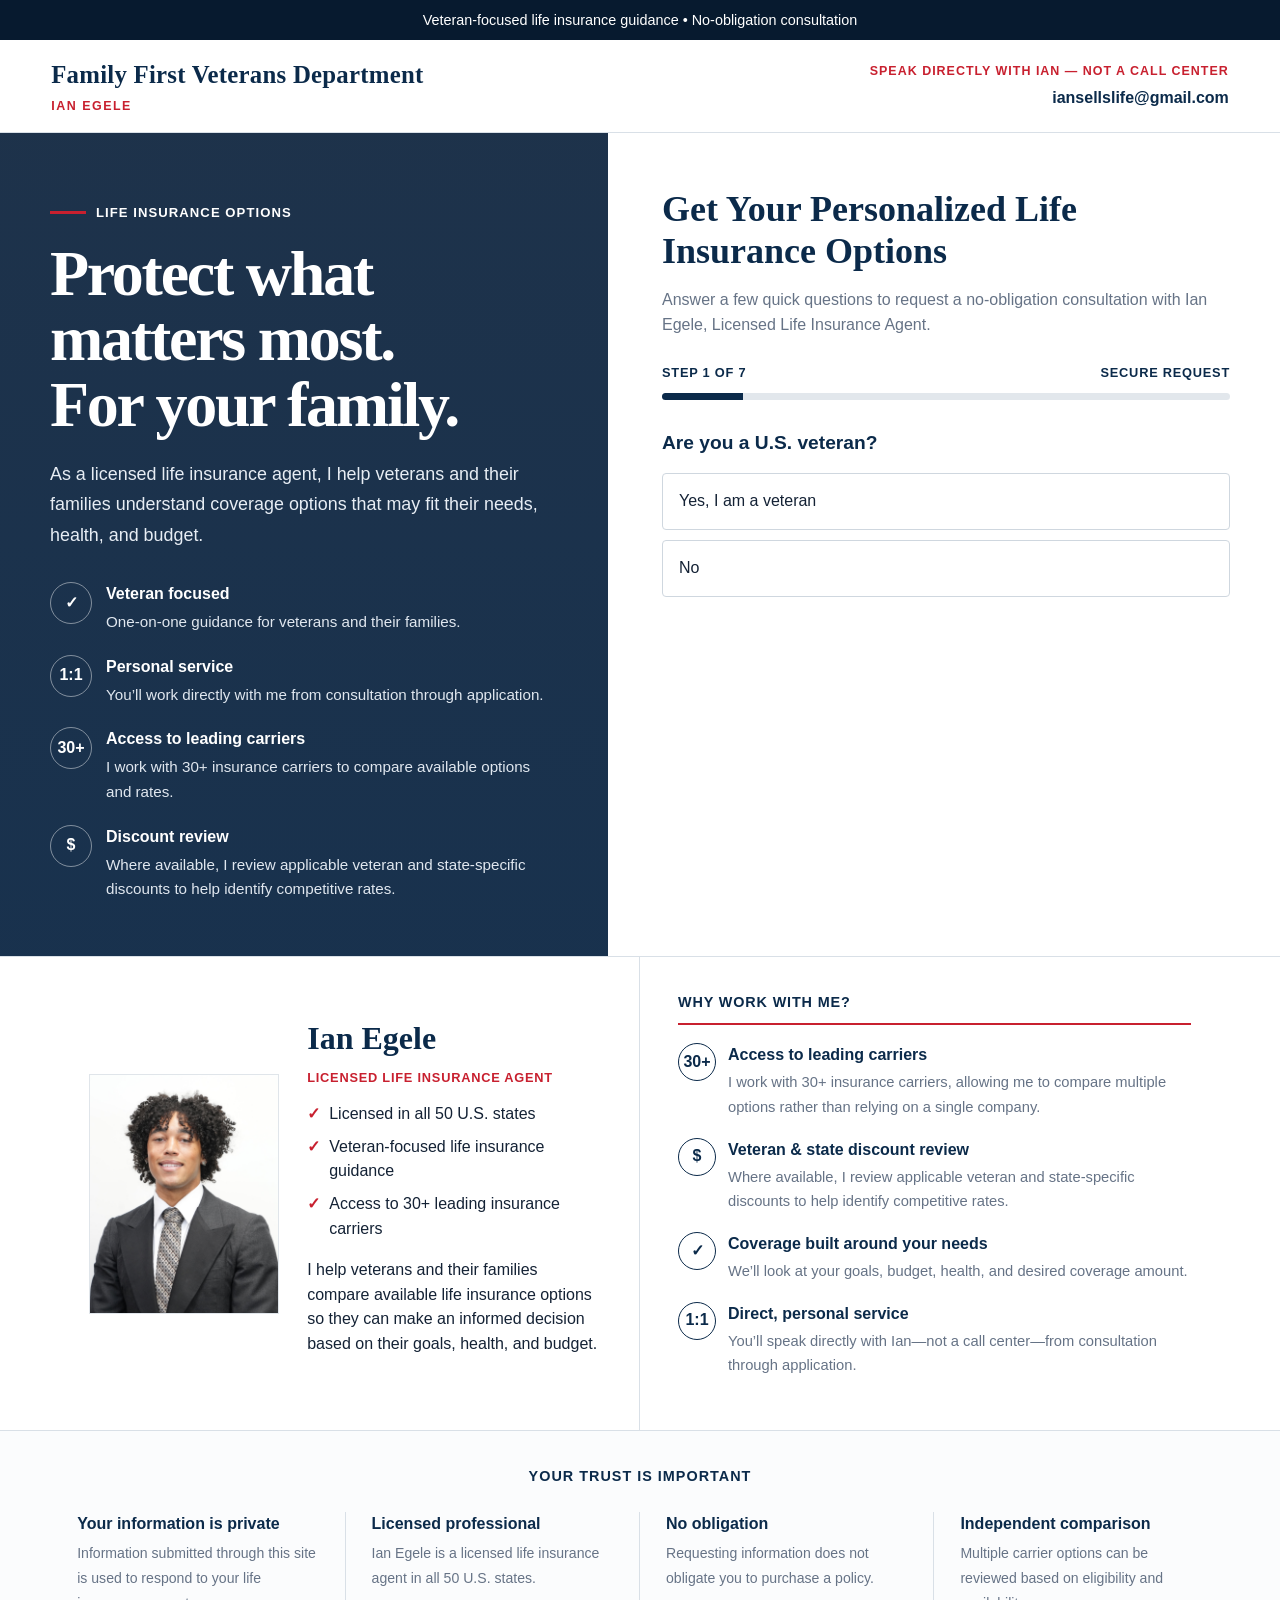
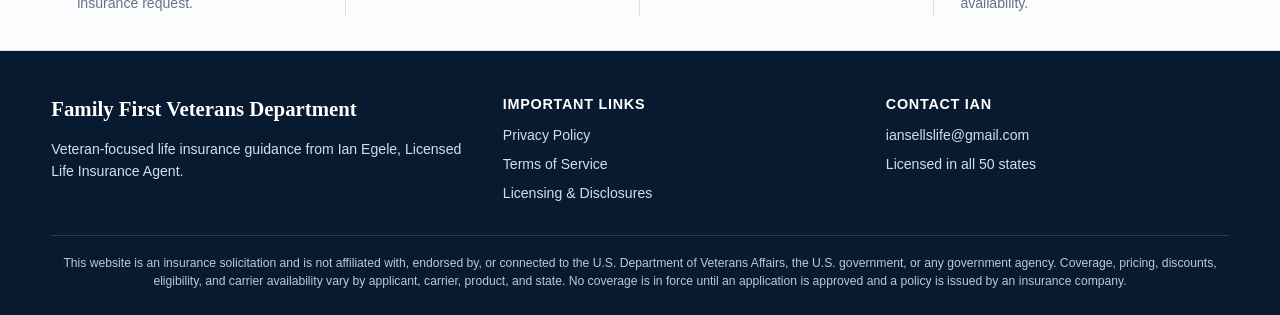
==== index.html @ 588715e5 "Add files via upload" ====
<!doctype html>
<html lang="en">
<head>
<meta charset="utf-8">
<meta name="viewport" content="width=device-width,initial-scale=1">
<title>Life Insurance for Veterans | Ian Egele</title>
<meta name="description" content="Veteran-focused life insurance guidance from Ian Egele, a licensed life insurance agent in all 50 states.">
<link rel="stylesheet" href="/styles.css">
</head>
<body>
<div class="topbar">Veteran-focused life insurance guidance • No-obligation consultation</div>
<header>
  <div class="container header-inner">
    <div class="brand">
      <div class="brand-main">Family First Veterans Department</div>
      <div class="brand-sub">Ian Egele</div>
    </div>
    <div class="header-contact">
      <div class="eyeline">Speak directly with Ian — not a call center</div>
      <a href="mailto:iansellslife@gmail.com">iansellslife@gmail.com</a>
    </div>
  </div>
</header>

<main>
<section class="hero">
  <div class="hero-left">
    <div class="kicker">Life Insurance Options</div>
    <h1>Protect what matters most.<br><em>For your family.</em></h1>
    <p class="lead">As a licensed life insurance agent, I help veterans and their families understand coverage options that may fit their needs, health, and budget.</p>
    <div class="benefits">
      <div class="benefit"><div class="icon">✓</div><div><b>Veteran focused</b><span>One-on-one guidance for veterans and their families.</span></div></div>
      <div class="benefit"><div class="icon">1:1</div><div><b>Personal service</b><span>You’ll work directly with me from consultation through application.</span></div></div>
      <div class="benefit"><div class="icon">30+</div><div><b>Access to leading carriers</b><span>I work with 30+ insurance carriers to compare available options and rates.</span></div></div>
      <div class="benefit"><div class="icon">$</div><div><b>Discount review</b><span>Where available, I review applicable veteran and state-specific discounts to help identify competitive rates.</span></div></div>
    </div>
  </div>

  <div class="hero-right" id="quote">
    <div class="form-shell">
      <h2>Get Your Personalized Life Insurance Options</h2>
      <p class="intro">Answer a few quick questions to request a no-obligation consultation with Ian Egele, Licensed Life Insurance Agent.</p>

      <form name="veteran-life-insurance-lead" method="POST" data-netlify="true" netlify-honeypot="bot-field" id="leadForm">
        <input type="hidden" name="form-name" value="veteran-life-insurance-lead">
        <p style="display:none"><label>Don’t fill this out: <input name="bot-field"></label></p>
        <input type="hidden" name="utm_source" id="utm_source"><input type="hidden" name="utm_medium" id="utm_medium">
        <input type="hidden" name="utm_campaign" id="utm_campaign"><input type="hidden" name="utm_content" id="utm_content">
        <input type="hidden" name="utm_term" id="utm_term"><input type="hidden" name="gclid" id="gclid">
        <input type="hidden" name="fbclid" id="fbclid"><input type="hidden" name="landing_page" id="landing_page">

        <div id="formFlow">
          <div class="progress-meta"><span id="progressText">Step 1 of 7</span><span>Secure Request</span></div>
          <div class="progress-track"><div class="progress-bar" id="progressBar"></div></div>

          <div class="step active" data-step="1">
            <h3>Are you a U.S. veteran?</h3>
            <div class="choices" data-name="veteran_status">
              <button class="choice" type="button" data-value="Yes">Yes, I am a veteran</button>
              <button class="choice" type="button" data-value="No">No</button>
            </div>
            <input type="hidden" name="veteran_status">
          </div>

          <div class="step" data-step="2">
            <h3>What is your date of birth?</h3>
            <label for="date_of_birth">Date of birth</label>
            <input id="date_of_birth" name="date_of_birth" type="date" autocomplete="bday" required>
            <div id="dobError" style="display:none;color:#a12626;font-size:.82rem;margin-top:7px">Please enter a valid date of birth for an adult age 18 or older.</div>
            <div class="actions"><button type="button" class="btn btn-secondary back">Back</button><button type="button" class="btn btn-primary next">Continue</button></div>
          </div>

          <div class="step" data-step="3">
            <h3>What are you mainly looking to protect?</h3>
            <div class="choices" data-name="coverage_goal">
              <button class="choice" type="button" data-value="Final expenses">Final expenses</button>
              <button class="choice" type="button" data-value="Family">Family</button>
              <button class="choice" type="button" data-value="Mortgage">Mortgage</button>
              <button class="choice" type="button" data-value="Income replacement">Income replacement</button>
              <button class="choice" type="button" data-value="Leave a legacy">Leave a legacy</button>
              <button class="choice" type="button" data-value="Not sure">Not sure</button>
            </div>
            <input type="hidden" name="coverage_goal">
            <div class="actions"><button type="button" class="btn btn-secondary back">Back</button></div>
          </div>

          <div class="step" data-step="4">
            <h3>How much coverage are you considering?</h3>
            <div class="choices" data-name="coverage_amount">
              <button class="choice" type="button" data-value="$5,000–$10,000">$5,000–$10,000</button>
              <button class="choice" type="button" data-value="$10,000–$25,000">$10,000–$25,000</button>
              <button class="choice" type="button" data-value="$25,000–$50,000">$25,000–$50,000</button>
              <button class="choice" type="button" data-value="$50,000–$100,000">$50,000–$100,000</button>
              <button class="choice" type="button" data-value="$100,000+">$100,000+</button>
              <button class="choice" type="button" data-value="Not sure">Not sure</button>
            </div>
            <input type="hidden" name="coverage_amount">
            <div class="actions"><button type="button" class="btn btn-secondary back">Back</button></div>
          </div>

          <div class="step" data-step="5">
            <h3>How would you describe your overall health?</h3>
            <div class="choices" data-name="health">
              <button class="choice" type="button" data-value="Excellent">Excellent</button>
              <button class="choice" type="button" data-value="Good">Good</button>
              <button class="choice" type="button" data-value="Fair">Fair</button>
              <button class="choice" type="button" data-value="Some health concerns">Some health concerns</button>
            </div>
            <input type="hidden" name="health">
            <div class="actions"><button type="button" class="btn btn-secondary back">Back</button></div>
          </div>

          <div class="step" data-step="6">
            <h3>Do you currently have life insurance?</h3>
            <div class="choices" data-name="current_insurance">
              <button class="choice" type="button" data-value="Yes">Yes</button>
              <button class="choice" type="button" data-value="No">No</button>
              <button class="choice" type="button" data-value="Not sure">Not sure</button>
            </div>
            <input type="hidden" name="current_insurance">
            <div class="actions"><button type="button" class="btn btn-secondary back">Back</button></div>
          </div>

          <div class="step" data-step="7">
            <h3>Where should Ian contact you?</h3>
            <div class="grid2">
              <div><label for="first_name">First name</label><input id="first_name" name="first_name" autocomplete="given-name" required></div>
              <div><label for="last_name">Last name</label><input id="last_name" name="last_name" autocomplete="family-name" required></div>
            </div>
            <label for="phone">Phone number</label><input id="phone" name="phone" type="tel" autocomplete="tel" required>
            <label for="email">Email address</label><input id="email" name="email" type="email" autocomplete="email" required>
            <label for="state">State</label>
            <select id="state" name="state" required>
              <option value="">Select your state</option>
              <option>Alabama</option><option>Alaska</option><option>Arizona</option><option>Arkansas</option><option>California</option><option>Colorado</option><option>Connecticut</option><option>Delaware</option><option>Florida</option><option>Georgia</option><option>Hawaii</option><option>Idaho</option><option>Illinois</option><option>Indiana</option><option>Iowa</option><option>Kansas</option><option>Kentucky</option><option>Louisiana</option><option>Maine</option><option>Maryland</option><option>Massachusetts</option><option>Michigan</option><option>Minnesota</option><option>Mississippi</option><option>Missouri</option><option>Montana</option><option>Nebraska</option><option>Nevada</option><option>New Hampshire</option><option>New Jersey</option><option>New Mexico</option><option>New York</option><option>North Carolina</option><option>North Dakota</option><option>Ohio</option><option>Oklahoma</option><option>Oregon</option><option>Pennsylvania</option><option>Rhode Island</option><option>South Carolina</option><option>South Dakota</option><option>Tennessee</option><option>Texas</option><option>Utah</option><option>Vermont</option><option>Virginia</option><option>Washington</option><option>West Virginia</option><option>Wisconsin</option><option>Wyoming</option><option>District of Columbia</option>
            </select>
            <p class="consent">By clicking “Request a Call From Ian,” you agree that Ian Egele and the insurance agencies or carriers involved in servicing your request may contact you at the phone number and email address provided regarding life insurance products and your request, including by call or text message. Consent is not a condition of purchase. Message and data rates may apply. Reply STOP to opt out of texts.</p>
            <div class="actions"><button type="button" class="btn btn-secondary back">Back</button><button type="submit" class="btn btn-primary">Request a Call From Ian</button></div>
            <div class="security-note"><span>🔒</span><span><b>Your information is private.</b> It is used to respond to your insurance request and is not displayed publicly.</span></div>
          </div>
        </div>

        <div class="thankyou" id="thankYou">
          <div class="check">✓</div>
          <h3>Your request has been received.</h3>
          <p>Ian Egele will follow up using the contact information you provided to discuss your life insurance needs and available options.</p>
        </div>
      </form>
    </div>
  </div>
</section>

<section class="profile-section">
  <div class="container profile-grid">
    <div class="profile-card">
      <img src="/assets/ian-egele-headshot.jpg" alt="Ian Egele, Licensed Life Insurance Agent">
      <div>
        <h2>Ian Egele</h2>
        <div class="license-title">Licensed Life Insurance Agent</div>
        <ul class="checks">
          <li>Licensed in all 50 U.S. states</li>
          <li>Veteran-focused life insurance guidance</li>
          <li>Access to 30+ leading insurance carriers</li>
        </ul>
        <p>I help veterans and their families compare available life insurance options so they can make an informed decision based on their goals, health, and budget.</p>
      </div>
    </div>

    <div class="why">
      <h3>Why work with me?</h3>
      <div class="why-item"><div class="why-icon">30+</div><div><b>Access to leading carriers</b><span>I work with 30+ insurance carriers, allowing me to compare multiple options rather than relying on a single company.</span></div></div>
      <div class="why-item"><div class="why-icon">$</div><div><b>Veteran & state discount review</b><span>Where available, I review applicable veteran and state-specific discounts to help identify competitive rates.</span></div></div>
      <div class="why-item"><div class="why-icon">✓</div><div><b>Coverage built around your needs</b><span>We’ll look at your goals, budget, health, and desired coverage amount.</span></div></div>
      <div class="why-item"><div class="why-icon">1:1</div><div><b>Direct, personal service</b><span>You’ll speak directly with Ian—not a call center—from consultation through application.</span></div></div>
    </div>
  </div>
</section>

<section class="trust-section">
  <div class="container">
    <div class="trust-title">Your trust is important</div>
    <div class="trust-grid">
      <div class="trust-item"><b>Your information is private</b><span>Information submitted through this site is used to respond to your life insurance request.</span></div>
      <div class="trust-item"><b>Licensed professional</b><span>Ian Egele is a licensed life insurance agent in all 50 U.S. states.</span></div>
      <div class="trust-item"><b>No obligation</b><span>Requesting information does not obligate you to purchase a policy.</span></div>
      <div class="trust-item"><b>Independent comparison</b><span>Multiple carrier options can be reviewed based on eligibility and availability.</span></div>
    </div>
  </div>
</section>
</main>

<footer>
  <div class="container">
    <div class="footer-grid">
      <div>
        <div class="brand-main" style="color:#fff;font-family:Georgia,serif;font-size:1.3rem;font-weight:700">Family First Veterans Department</div>
        <p>Veteran-focused life insurance guidance from Ian Egele, Licensed Life Insurance Agent.</p>
      </div>
      <div>
        <h4>Important Links</h4>
        <div class="footer-links">
          <a href="/privacy.html">Privacy Policy</a>
          <a href="/terms.html">Terms of Service</a>
          <a href="/licensing.html">Licensing & Disclosures</a>
        </div>
      </div>
      <div>
        <h4>Contact Ian</h4>
        <div class="footer-links">
          <a href="mailto:iansellslife@gmail.com">iansellslife@gmail.com</a>
          <span style="color:#d5dee8;font-size:.88rem">Licensed in all 50 states</span>
        </div>
      </div>
    </div>
    <div class="footer-bottom">
      This website is an insurance solicitation and is not affiliated with, endorsed by, or connected to the U.S. Department of Veterans Affairs, the U.S. government, or any government agency. Coverage, pricing, discounts, eligibility, and carrier availability vary by applicant, carrier, product, and state. No coverage is in force until an application is approved and a policy is issued by an insurance company.
    </div>
  </div>
</footer>
<script src="/script.js"></script>
</body>
</html>
---- styles.css ----
:root{
  --navy:#0b2a4a;
  --navy-deep:#071a2f;
  --red:#c8202f;
  --red-dark:#9f1723;
  --text:#142235;
  --muted:#667386;
  --line:#d9e0e7;
  --bg:#f6f8fa;
  --white:#fff;
  --success:#1c6b45;
}
*{box-sizing:border-box}
html{scroll-behavior:smooth}
body{
  margin:0;
  font-family:Arial, Helvetica, sans-serif;
  color:var(--text);
  background:#fff;
  line-height:1.55;
}
a{color:inherit}
img{max-width:100%;display:block}
.container{width:min(1180px,92%);margin:auto}
.topbar{
  background:var(--navy-deep);
  color:#fff;
  text-align:center;
  padding:9px 16px;
  font-size:.9rem;
}
header{
  background:#fff;
  border-bottom:1px solid var(--line);
}
.header-inner{
  min-height:92px;
  display:flex;
  align-items:center;
  justify-content:space-between;
  gap:24px;
}
.brand .brand-main{
  font-family:Georgia, "Times New Roman", serif;
  font-size:1.55rem;
  color:var(--navy);
  font-weight:700;
  letter-spacing:.01em;
}
.brand .brand-sub{
  font-size:.78rem;
  font-weight:800;
  color:var(--red);
  letter-spacing:.12em;
  text-transform:uppercase;
  margin-top:2px;
}
.header-contact{text-align:right}
.header-contact .eyeline{
  color:var(--red);
  font-size:.78rem;
  font-weight:800;
  text-transform:uppercase;
  letter-spacing:.08em;
  margin-bottom:4px;
}
.header-contact a{
  font-weight:700;
  color:var(--navy);
  text-decoration:none;
}
.hero{
  display:grid;
  grid-template-columns:.95fr 1.05fr;
  min-height:650px;
}
.hero-left{
  background:
    linear-gradient(rgba(5,28,55,.90),rgba(7,34,64,.93)),
    radial-gradient(circle at 80% 20%,rgba(255,255,255,.10),transparent 33%);
  color:#fff;
  padding:64px max(36px,calc((100vw - 1180px)/2)) 54px;
  padding-right:58px;
}
.kicker{
  display:inline-flex;
  align-items:center;
  gap:10px;
  font-size:.82rem;
  letter-spacing:.08em;
  text-transform:uppercase;
  font-weight:800;
}
.kicker:before{
  content:"";
  width:36px;height:3px;background:var(--red);display:block;
}
.hero-left h1{
  font-family:Georgia, "Times New Roman", serif;
  font-size:clamp(2.7rem,5vw,4.8rem);
  line-height:1.02;
  letter-spacing:-.035em;
  margin:18px 0 22px;
}
.hero-left h1 em{color:#fff;font-style:normal}
.hero-left .lead{
  font-size:1.12rem;
  line-height:1.7;
  color:#e7edf4;
  max-width:610px;
}
.benefits{
  margin-top:32px;
  display:grid;
  gap:20px;
}
.benefit{
  display:grid;
  grid-template-columns:42px 1fr;
  gap:14px;
  align-items:flex-start;
}
.icon{
  width:42px;height:42px;border:1px solid rgba(255,255,255,.45);
  border-radius:50%;display:grid;place-items:center;font-weight:900
}
.benefit b{display:block;margin-bottom:3px}
.benefit span{color:#e0e7ef;font-size:.95rem}
.hero-right{
  background:#fff;
  padding:56px max(36px,calc((100vw - 1180px)/2)) 54px;
  padding-left:54px;
}
.form-shell{max-width:610px}
.form-shell h2{
  font-family:Georgia, "Times New Roman", serif;
  font-size:2.25rem;
  line-height:1.15;
  color:var(--navy);
  margin:0 0 10px;
}
.form-shell .intro{color:var(--muted);margin-bottom:25px}
.progress-meta{
  display:flex;justify-content:space-between;gap:12px;
  color:var(--navy);font-size:.8rem;font-weight:800;text-transform:uppercase;letter-spacing:.06em;
}
.progress-track{height:7px;background:#e2e7ec;border-radius:10px;margin:10px 0 28px;overflow:hidden}
.progress-bar{height:100%;width:14.28%;background:var(--navy);transition:.25s}
.step{display:none}
.step.active{display:block}
.step h3{
  font-size:1.2rem;
  color:var(--navy);
  margin:0 0 16px;
}
.choices{display:grid;gap:10px}
.choice{
  display:block;width:100%;
  text-align:left;
  border:1px solid #cfd7df;
  background:#fff;
  padding:15px 16px;
  font:inherit;
  color:var(--text);
  cursor:pointer;
  border-radius:4px;
}
.choice:hover,.choice.selected{border-color:var(--navy);background:#f7f9fb}
label{display:block;font-weight:800;color:var(--navy);font-size:.88rem;margin:12px 0 6px}
input,select{
  width:100%;padding:14px 14px;border:1px solid #cfd7df;border-radius:4px;
  font:inherit;background:#fff
}
input:focus,select:focus{outline:2px solid #b8cbe0;outline-offset:1px}
.grid2{display:grid;grid-template-columns:1fr 1fr;gap:12px}
.actions{display:flex;gap:10px;margin-top:20px}
.btn{
  border:0;padding:14px 18px;font-weight:800;font:inherit;cursor:pointer;border-radius:3px
}
.btn-primary{background:var(--red);color:#fff;flex:1}
.btn-primary:hover{background:var(--red-dark)}
.btn-secondary{background:#edf1f4;color:var(--navy)}
.security-note{
  margin-top:14px;font-size:.82rem;color:#667386;
  display:flex;gap:8px;align-items:flex-start
}
.security-note b{color:var(--navy)}
.consent{
  margin-top:16px;
  font-size:.74rem;
  color:#6d7886;
  line-height:1.55;
}
.profile-section{
  border-top:1px solid var(--line);
  border-bottom:1px solid var(--line);
  background:#fff;
}
.profile-grid{
  display:grid;
  grid-template-columns:1fr 1fr;
}
.profile-card{
  padding:34px 38px;
  display:grid;
  grid-template-columns:190px 1fr;
  gap:28px;
  align-items:center;
  border-right:1px solid var(--line);
}
.profile-card img{
  width:190px;height:240px;object-fit:cover;object-position:center top;
  border:1px solid #e0e5ea;
}
.profile-card h2{
  font-family:Georgia, "Times New Roman", serif;
  color:var(--navy);margin:0 0 4px;font-size:2rem
}
.license-title{
  color:var(--red);font-weight:900;text-transform:uppercase;font-size:.8rem;letter-spacing:.06em
}
.checks{margin:14px 0 0;padding:0;list-style:none}
.checks li{margin:8px 0;padding-left:22px;position:relative}
.checks li:before{content:"✓";position:absolute;left:0;color:var(--red);font-weight:900}
.why{
  padding:34px 38px;
}
.why h3{
  color:var(--navy);text-transform:uppercase;letter-spacing:.06em;font-size:.9rem;
  border-bottom:2px solid var(--red);padding-bottom:10px;margin:0 0 18px
}
.why-item{display:grid;grid-template-columns:38px 1fr;gap:12px;margin:18px 0}
.why-item .why-icon{
  width:38px;height:38px;border:1px solid var(--navy);border-radius:50%;display:grid;place-items:center;font-weight:900;color:var(--navy)
}
.why-item b{display:block;color:var(--navy);margin-bottom:2px}
.why-item span{color:var(--muted);font-size:.92rem}
.trust-section{padding:34px 0;background:#fbfcfd;border-bottom:1px solid var(--line)}
.trust-title{text-align:center;color:var(--navy);font-weight:900;letter-spacing:.07em;text-transform:uppercase;font-size:.9rem}
.trust-grid{display:grid;grid-template-columns:repeat(4,1fr);margin-top:24px}
.trust-item{padding:0 26px;border-right:1px solid var(--line)}
.trust-item:last-child{border-right:0}
.trust-item b{display:block;color:var(--navy);margin-bottom:5px}
.trust-item span{color:var(--muted);font-size:.88rem}
footer{
  background:var(--navy-deep);color:#fff;padding:42px 0 24px
}
.footer-grid{display:grid;grid-template-columns:1.2fr 1fr 1fr;gap:40px}
footer h4{margin:0 0 10px;font-size:.9rem;text-transform:uppercase;letter-spacing:.05em}
footer p,footer a{color:#d5dee8;font-size:.88rem}
.footer-links{display:grid;gap:7px}
.footer-links a{text-decoration:none}
.footer-bottom{
  border-top:1px solid rgba(255,255,255,.15);
  margin-top:30px;padding-top:18px;
  color:#bdc9d5;font-size:.76rem;text-align:center
}
.legal{
  padding:54px 0 70px;
}
.legal h1{
  font-family:Georgia, "Times New Roman", serif;color:var(--navy);font-size:2.5rem;margin-bottom:8px
}
.legal .updated{color:var(--muted);font-size:.9rem;margin-bottom:28px}
.legal h2{color:var(--navy);font-size:1.18rem;margin-top:28px}
.legal p,.legal li{color:#4e5b69}
.legal ul{padding-left:20px}
.legal a{color:var(--navy)}
.thankyou{display:none;text-align:center;padding:35px 10px}
.thankyou .check{
  width:58px;height:58px;border-radius:50%;background:#eaf5ef;color:var(--success);
  display:grid;place-items:center;margin:0 auto 16px;font-size:1.8rem;font-weight:900
}
@media(max-width:950px){
  .hero,.profile-grid{grid-template-columns:1fr}
  .hero-left,.hero-right{padding:48px 5%}
  .profile-card{border-right:0;border-bottom:1px solid var(--line)}
  .trust-grid{grid-template-columns:1fr 1fr;gap:24px}
  .trust-item{border-right:0}
}
@media(max-width:650px){
  .header-inner{min-height:auto;padding:18px 0;align-items:flex-start}
  .header-contact{font-size:.82rem}
  .brand .brand-main{font-size:1.15rem}
  .brand .brand-sub{font-size:.68rem}
  .hero-left h1{font-size:2.6rem}
  .profile-card{grid-template-columns:1fr;padding:28px 5%}
  .profile-card img{width:150px;height:190px}
  .why{padding:28px 5%}
  .trust-grid{grid-template-columns:1fr}
  .trust-item{padding:10px 0}
  .footer-grid{grid-template-columns:1fr}
  .grid2{grid-template-columns:1fr}
}
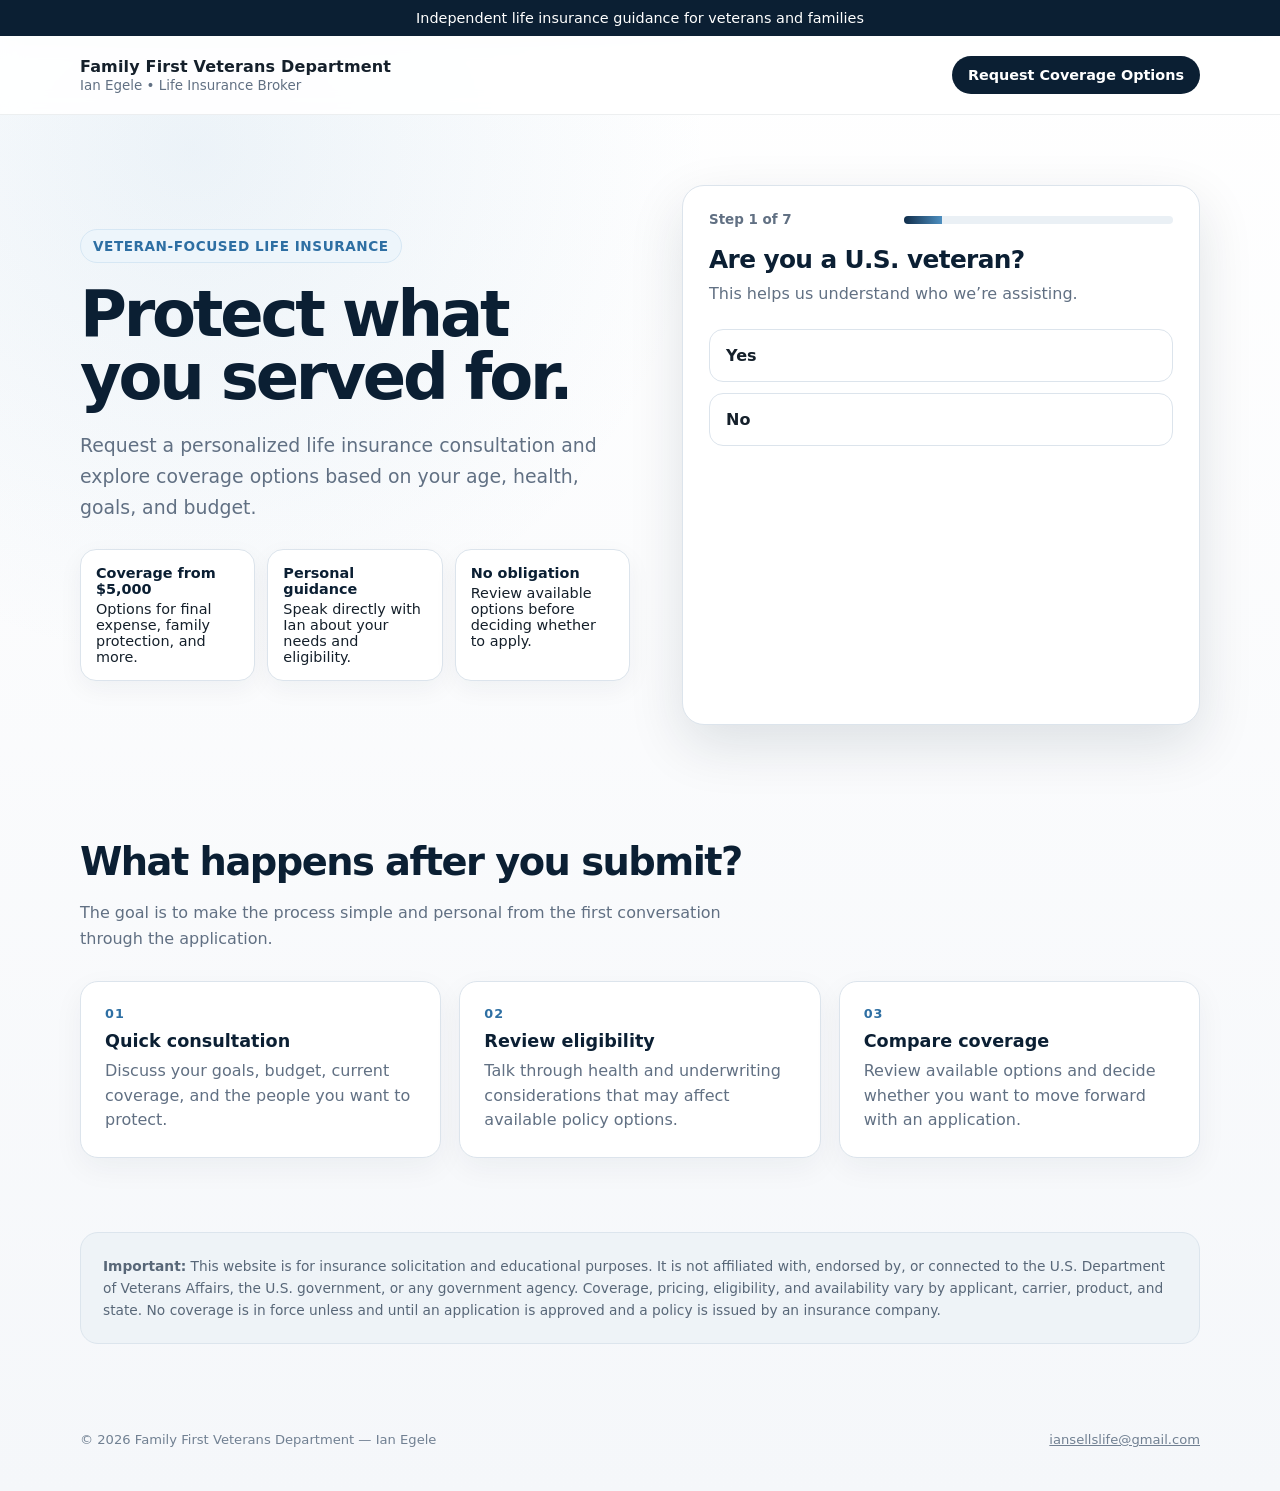
==== commit efc63102: "Update index.html" ====
--- a/index.html
+++ b/index.html
@@ -1,222 +1,539 @@
-<!doctype html>
+<!DOCTYPE html>
 <html lang="en">
 <head>
-<meta charset="utf-8">
-<meta name="viewport" content="width=device-width,initial-scale=1">
-<title>Life Insurance for Veterans | Ian Egele</title>
-<meta name="description" content="Veteran-focused life insurance guidance from Ian Egele, a licensed life insurance agent in all 50 states.">
-<link rel="stylesheet" href="/styles.css">
+  <meta charset="UTF-8" />
+  <meta name="viewport" content="width=device-width, initial-scale=1.0" />
+  <title>Life Insurance Options for Veterans | Ian Egele</title>
+  <meta name="description" content="Veterans and families can request a no-obligation life insurance consultation with Ian Egele, a licensed independent life insurance broker." />
+  <meta name="robots" content="index,follow" />
+  <meta property="og:title" content="Life Insurance Options for Veterans" />
+  <meta property="og:description" content="Request a personalized life insurance consultation with Ian Egele." />
+  <meta property="og:type" content="website" />
+
+  <style>
+    :root{
+      --navy:#0b1f33;
+      --navy2:#102d4a;
+      --blue:#2e6fa3;
+      --blue2:#4d8fc0;
+      --bg:#f5f7fa;
+      --card:#ffffff;
+      --text:#15202b;
+      --muted:#617083;
+      --line:#dce4ec;
+      --success:#1f7a4d;
+      --danger:#a33a3a;
+      --shadow:0 20px 55px rgba(11,31,51,.12);
+      --radius:22px;
+    }
+    *{box-sizing:border-box}
+    html{scroll-behavior:smooth}
+    body{
+      margin:0;
+      font-family:Inter, ui-sans-serif, system-ui, -apple-system, BlinkMacSystemFont, "Segoe UI", sans-serif;
+      color:var(--text);
+      background:
+        radial-gradient(circle at 15% 10%, rgba(77,143,192,.10), transparent 30%),
+        linear-gradient(180deg,#fff 0%,var(--bg) 100%);
+    }
+    a{color:inherit}
+    .wrap{width:min(1120px,92%);margin:auto}
+    .topbar{
+      background:var(--navy);
+      color:#fff;
+      font-size:.9rem;
+      text-align:center;
+      padding:10px 16px;
+    }
+    header{
+      padding:20px 0;
+      border-bottom:1px solid rgba(11,31,51,.07);
+      background:rgba(255,255,255,.9);
+      backdrop-filter:blur(10px);
+      position:sticky;top:0;z-index:20;
+    }
+    .nav{display:flex;align-items:center;justify-content:space-between;gap:20px}
+    .brand strong{display:block;font-size:1rem;letter-spacing:.01em}
+    .brand span{display:block;font-size:.84rem;color:var(--muted);margin-top:2px}
+    .nav-cta{
+      text-decoration:none;
+      background:var(--navy);
+      color:#fff;
+      padding:11px 16px;
+      border-radius:999px;
+      font-weight:700;
+      font-size:.9rem;
+    }
+    .hero{
+      padding:70px 0 40px;
+      display:grid;
+      grid-template-columns:1.03fr .97fr;
+      gap:52px;
+      align-items:center;
+    }
+    .eyebrow{
+      display:inline-flex;
+      align-items:center;
+      gap:8px;
+      color:var(--blue);
+      background:#edf5fb;
+      border:1px solid #d6e7f4;
+      border-radius:999px;
+      padding:8px 12px;
+      font-size:.85rem;
+      font-weight:800;
+      letter-spacing:.04em;
+      text-transform:uppercase;
+    }
+    h1{
+      font-size:clamp(2.4rem,5vw,4.7rem);
+      line-height:.99;
+      letter-spacing:-.05em;
+      margin:20px 0 20px;
+      color:var(--navy);
+    }
+    .sub{
+      font-size:1.18rem;
+      line-height:1.65;
+      color:var(--muted);
+      max-width:650px;
+      margin-bottom:26px;
+    }
+    .trust{
+      display:grid;
+      grid-template-columns:repeat(3,1fr);
+      gap:12px;
+      margin-top:26px;
+    }
+    .trust div{
+      background:#fff;
+      border:1px solid var(--line);
+      border-radius:16px;
+      padding:15px;
+      font-size:.9rem;
+      box-shadow:0 8px 24px rgba(11,31,51,.05);
+    }
+    .trust b{display:block;color:var(--navy);margin-bottom:4px}
+    .form-card{
+      background:var(--card);
+      border:1px solid var(--line);
+      border-radius:var(--radius);
+      box-shadow:var(--shadow);
+      padding:26px;
+      min-height:540px;
+    }
+    .progress-row{display:flex;align-items:center;justify-content:space-between;gap:16px;margin-bottom:18px}
+    .progress-label{font-size:.84rem;color:var(--muted);font-weight:700}
+    .progress-track{height:8px;background:#eaf0f5;border-radius:999px;overflow:hidden}
+    .progress-bar{height:100%;width:14%;background:linear-gradient(90deg,var(--navy2),var(--blue2));transition:.3s ease}
+    .step{display:none;animation:fade .25s ease}
+    .step.active{display:block}
+    @keyframes fade{from{opacity:0;transform:translateY(5px)}to{opacity:1;transform:none}}
+    .step h2{font-size:1.55rem;margin:18px 0 8px;color:var(--navy);letter-spacing:-.025em}
+    .step p{color:var(--muted);line-height:1.55;margin:0 0 22px}
+    .choices{display:grid;gap:11px}
+    .choice{
+      width:100%;
+      text-align:left;
+      border:1.5px solid var(--line);
+      background:#fff;
+      color:var(--text);
+      padding:16px;
+      border-radius:14px;
+      cursor:pointer;
+      font:inherit;
+      font-weight:700;
+      transition:.15s ease;
+    }
+    .choice:hover{border-color:var(--blue2);background:#f7fbff;transform:translateY(-1px)}
+    .choice.selected{border-color:var(--navy);background:#eef5fa}
+    label{font-size:.86rem;font-weight:800;color:var(--navy);display:block;margin:14px 0 7px}
+    input,select{
+      width:100%;
+      border:1.5px solid var(--line);
+      border-radius:13px;
+      padding:14px 15px;
+      font:inherit;
+      outline:none;
+      background:#fff;
+    }
+    input:focus,select:focus{border-color:var(--blue);box-shadow:0 0 0 4px rgba(46,111,163,.08)}
+    .grid2{display:grid;grid-template-columns:1fr 1fr;gap:12px}
+    .actions{display:flex;gap:10px;margin-top:22px}
+    .btn{
+      border:none;
+      cursor:pointer;
+      border-radius:13px;
+      padding:14px 18px;
+      font:inherit;
+      font-weight:800;
+    }
+    .primary{background:var(--navy);color:#fff;flex:1}
+    .secondary{background:#edf2f6;color:var(--navy)}
+    .consent{
+      font-size:.75rem!important;
+      line-height:1.55!important;
+      color:#6e7a89!important;
+      margin-top:16px!important;
+    }
+    .consent a{color:var(--navy)}
+    .error{color:var(--danger);font-size:.82rem;margin-top:8px;display:none}
+    .section{padding:74px 0}
+    .section h3{font-size:clamp(1.8rem,3vw,2.8rem);color:var(--navy);letter-spacing:-.04em;margin:0 0 14px}
+    .section-intro{color:var(--muted);max-width:700px;line-height:1.65;margin-bottom:28px}
+    .cards{display:grid;grid-template-columns:repeat(3,1fr);gap:18px}
+    .info-card{
+      background:#fff;border:1px solid var(--line);border-radius:18px;padding:24px;
+      box-shadow:0 10px 30px rgba(11,31,51,.05)
+    }
+    .info-card .num{font-size:.8rem;color:var(--blue);font-weight:900;letter-spacing:.08em}
+    .info-card h4{margin:10px 0 8px;font-size:1.1rem;color:var(--navy)}
+    .info-card p{color:var(--muted);line-height:1.55;margin:0}
+    .disclaimer{
+      background:#eef3f7;border:1px solid #dce5ed;border-radius:18px;padding:22px;
+      color:#586778;line-height:1.6;font-size:.86rem
+    }
+    footer{padding:34px 0 44px;color:#718092;font-size:.82rem}
+    .footer-row{display:flex;justify-content:space-between;gap:24px;flex-wrap:wrap}
+    .thankyou{text-align:center;padding:40px 12px}
+    .check{
+      width:64px;height:64px;border-radius:50%;background:#eaf6ef;color:var(--success);
+      display:grid;place-items:center;margin:0 auto 18px;font-size:2rem;font-weight:900;
+    }
+    .small-note{font-size:.8rem;color:var(--muted);margin-top:16px}
+    @media(max-width:850px){
+      header{position:static}
+      .hero{grid-template-columns:1fr;padding-top:44px;gap:30px}
+      .trust,.cards{grid-template-columns:1fr}
+      .form-card{min-height:auto}
+    }
+    @media(max-width:560px){
+      .nav-cta{display:none}
+      .grid2{grid-template-columns:1fr}
+      h1{font-size:2.75rem}
+      .form-card{padding:20px}
+      .hero{width:94%}
+    }
+  </style>
 </head>
 <body>
-<div class="topbar">Veteran-focused life insurance guidance • No-obligation consultation</div>
-<header>
-  <div class="container header-inner">
-    <div class="brand">
-      <div class="brand-main">Family First Veterans Department</div>
-      <div class="brand-sub">Ian Egele</div>
+  <div class="topbar">Independent life insurance guidance for veterans and families</div>
+
+  <header>
+    <div class="wrap nav">
+      <div class="brand">
+        <strong>Family First Veterans Department</strong>
+        <span>Ian Egele • Life Insurance Broker</span>
+      </div>
+      <a class="nav-cta" href="#quote">Request Coverage Options</a>
     </div>
-    <div class="header-contact">
-      <div class="eyeline">Speak directly with Ian — not a call center</div>
-      <a href="mailto:iansellslife@gmail.com">iansellslife@gmail.com</a>
-    </div>
-  </div>
-</header>
-
-<main>
-<section class="hero">
-  <div class="hero-left">
-    <div class="kicker">Life Insurance Options</div>
-    <h1>Protect what matters most.<br><em>For your family.</em></h1>
-    <p class="lead">As a licensed life insurance agent, I help veterans and their families understand coverage options that may fit their needs, health, and budget.</p>
-    <div class="benefits">
-      <div class="benefit"><div class="icon">✓</div><div><b>Veteran focused</b><span>One-on-one guidance for veterans and their families.</span></div></div>
-      <div class="benefit"><div class="icon">1:1</div><div><b>Personal service</b><span>You’ll work directly with me from consultation through application.</span></div></div>
-      <div class="benefit"><div class="icon">30+</div><div><b>Access to leading carriers</b><span>I work with 30+ insurance carriers to compare available options and rates.</span></div></div>
-      <div class="benefit"><div class="icon">$</div><div><b>Discount review</b><span>Where available, I review applicable veteran and state-specific discounts to help identify competitive rates.</span></div></div>
-    </div>
-  </div>
-
-  <div class="hero-right" id="quote">
-    <div class="form-shell">
-      <h2>Get Your Personalized Life Insurance Options</h2>
-      <p class="intro">Answer a few quick questions to request a no-obligation consultation with Ian Egele, Licensed Life Insurance Agent.</p>
-
-      <form name="veteran-life-insurance-lead" method="POST" data-netlify="true" netlify-honeypot="bot-field" id="leadForm">
-        <input type="hidden" name="form-name" value="veteran-life-insurance-lead">
-        <p style="display:none"><label>Don’t fill this out: <input name="bot-field"></label></p>
-        <input type="hidden" name="utm_source" id="utm_source"><input type="hidden" name="utm_medium" id="utm_medium">
-        <input type="hidden" name="utm_campaign" id="utm_campaign"><input type="hidden" name="utm_content" id="utm_content">
-        <input type="hidden" name="utm_term" id="utm_term"><input type="hidden" name="gclid" id="gclid">
-        <input type="hidden" name="fbclid" id="fbclid"><input type="hidden" name="landing_page" id="landing_page">
-
-        <div id="formFlow">
-          <div class="progress-meta"><span id="progressText">Step 1 of 7</span><span>Secure Request</span></div>
-          <div class="progress-track"><div class="progress-bar" id="progressBar"></div></div>
-
-          <div class="step active" data-step="1">
-            <h3>Are you a U.S. veteran?</h3>
-            <div class="choices" data-name="veteran_status">
-              <button class="choice" type="button" data-value="Yes">Yes, I am a veteran</button>
-              <button class="choice" type="button" data-value="No">No</button>
-            </div>
-            <input type="hidden" name="veteran_status">
+  </header>
+
+  <main>
+    <section class="wrap hero">
+      <div>
+        <span class="eyebrow">Veteran-focused life insurance</span>
+        <h1>Protect what you served for.</h1>
+        <p class="sub">
+          Request a personalized life insurance consultation and explore coverage options based on your age, health, goals, and budget.
+        </p>
+
+        <div class="trust">
+          <div><b>Coverage from $5,000</b><span>Options for final expense, family protection, and more.</span></div>
+          <div><b>Personal guidance</b><span>Speak directly with Ian about your needs and eligibility.</span></div>
+          <div><b>No obligation</b><span>Review available options before deciding whether to apply.</span></div>
+        </div>
+      </div>
+
+      <div id="quote" class="form-card">
+        <form name="veteran-life-insurance-lead" method="POST" data-netlify="true" netlify-honeypot="bot-field" id="leadForm">
+          <input type="hidden" name="form-name" value="veteran-life-insurance-lead" />
+          <p style="display:none"><label>Don’t fill this out: <input name="bot-field" /></label></p>
+
+          <!-- Attribution -->
+          <input type="hidden" name="utm_source" id="utm_source" />
+          <input type="hidden" name="utm_medium" id="utm_medium" />
+          <input type="hidden" name="utm_campaign" id="utm_campaign" />
+          <input type="hidden" name="utm_content" id="utm_content" />
+          <input type="hidden" name="utm_term" id="utm_term" />
+          <input type="hidden" name="gclid" id="gclid" />
+          <input type="hidden" name="fbclid" id="fbclid" />
+          <input type="hidden" name="landing_page" id="landing_page" />
+
+          <div id="formFlow">
+            <div class="progress-row">
+              <div class="progress-label" id="progressLabel">Step 1 of 7</div>
+              <div style="width:58%">
+                <div class="progress-track"><div class="progress-bar" id="progressBar"></div></div>
+              </div>
+            </div>
+
+            <div class="step active" data-step="1">
+              <h2>Are you a U.S. veteran?</h2>
+              <p>This helps us understand who we’re assisting.</p>
+              <div class="choices" data-name="veteran_status">
+                <button type="button" class="choice" data-value="Yes">Yes</button>
+                <button type="button" class="choice" data-value="No">No</button>
+              </div>
+              <input type="hidden" name="veteran_status" />
+            </div>
+
+            <div class="step" data-step="2">
+              <h2>What is your age?</h2>
+              <p>Enter your age so we can better understand potential coverage options.</p>
+              <label for="age">Age</label>
+              <input id="age" name="age" type="number" min="18" max="100" inputmode="numeric" placeholder="Example: 67" required />
+              <div class="error" id="ageError">Please enter an age between 18 and 100.</div>
+              <div class="actions">
+                <button type="button" class="btn secondary back">Back</button>
+                <button type="button" class="btn primary next">Continue</button>
+              </div>
+            </div>
+
+            <div class="step" data-step="3">
+              <h2>What are you mainly looking to protect?</h2>
+              <p>Select the option that best matches your goal.</p>
+              <div class="choices" data-name="coverage_goal">
+                <button type="button" class="choice" data-value="Final expenses">Final expenses</button>
+                <button type="button" class="choice" data-value="Family">Family</button>
+                <button type="button" class="choice" data-value="Mortgage">Mortgage</button>
+                <button type="button" class="choice" data-value="Income replacement">Income replacement</button>
+                <button type="button" class="choice" data-value="Leave a legacy">Leave a legacy</button>
+                <button type="button" class="choice" data-value="Not sure">Not sure</button>
+              </div>
+              <input type="hidden" name="coverage_goal" />
+              <div class="actions"><button type="button" class="btn secondary back">Back</button></div>
+            </div>
+
+            <div class="step" data-step="4">
+              <h2>How much coverage are you considering?</h2>
+              <p>You can adjust this later during your consultation.</p>
+              <div class="choices" data-name="coverage_amount">
+                <button type="button" class="choice" data-value="$5,000–$10,000">$5,000–$10,000</button>
+                <button type="button" class="choice" data-value="$10,000–$25,000">$10,000–$25,000</button>
+                <button type="button" class="choice" data-value="$25,000–$50,000">$25,000–$50,000</button>
+                <button type="button" class="choice" data-value="$50,000–$100,000">$50,000–$100,000</button>
+                <button type="button" class="choice" data-value="$100,000+">$100,000+</button>
+                <button type="button" class="choice" data-value="Not sure">Not sure</button>
+              </div>
+              <input type="hidden" name="coverage_amount" />
+              <div class="actions"><button type="button" class="btn secondary back">Back</button></div>
+            </div>
+
+            <div class="step" data-step="5">
+              <h2>How would you describe your overall health?</h2>
+              <p>No detailed medical information is needed on this page.</p>
+              <div class="choices" data-name="health">
+                <button type="button" class="choice" data-value="Excellent">Excellent</button>
+                <button type="button" class="choice" data-value="Good">Good</button>
+                <button type="button" class="choice" data-value="Fair">Fair</button>
+                <button type="button" class="choice" data-value="Some health concerns">Some health concerns</button>
+              </div>
+              <input type="hidden" name="health" />
+              <div class="actions"><button type="button" class="btn secondary back">Back</button></div>
+            </div>
+
+            <div class="step" data-step="6">
+              <h2>Do you currently have life insurance?</h2>
+              <p>This helps us understand whether you're adding coverage or starting fresh.</p>
+              <div class="choices" data-name="current_insurance">
+                <button type="button" class="choice" data-value="Yes">Yes</button>
+                <button type="button" class="choice" data-value="No">No</button>
+                <button type="button" class="choice" data-value="Not sure">Not sure</button>
+              </div>
+              <input type="hidden" name="current_insurance" />
+              <div class="actions"><button type="button" class="btn secondary back">Back</button></div>
+            </div>
+
+            <div class="step" data-step="7">
+              <h2>Where should we send your request?</h2>
+              <p>Ian will use this information to follow up about your requested life insurance consultation.</p>
+
+              <div class="grid2">
+                <div>
+                  <label for="first_name">First name</label>
+                  <input id="first_name" name="first_name" autocomplete="given-name" required />
+                </div>
+                <div>
+                  <label for="last_name">Last name</label>
+                  <input id="last_name" name="last_name" autocomplete="family-name" required />
+                </div>
+              </div>
+
+              <label for="phone">Phone number</label>
+              <input id="phone" name="phone" type="tel" autocomplete="tel" inputmode="tel" placeholder="(555) 555-5555" required />
+
+              <label for="email">Email address</label>
+              <input id="email" name="email" type="email" autocomplete="email" placeholder="you@example.com" required />
+
+              <label for="state">State</label>
+              <select id="state" name="state" required>
+                <option value="">Select your state</option>
+                <option>Alabama</option><option>Alaska</option><option>Arizona</option><option>Arkansas</option>
+                <option>California</option><option>Colorado</option><option>Connecticut</option><option>Delaware</option>
+                <option>Florida</option><option>Georgia</option><option>Hawaii</option><option>Idaho</option>
+                <option>Illinois</option><option>Indiana</option><option>Iowa</option><option>Kansas</option>
+                <option>Kentucky</option><option>Louisiana</option><option>Maine</option><option>Maryland</option>
+                <option>Massachusetts</option><option>Michigan</option><option>Minnesota</option><option>Mississippi</option>
+                <option>Missouri</option><option>Montana</option><option>Nebraska</option><option>Nevada</option>
+                <option>New Hampshire</option><option>New Jersey</option><option>New Mexico</option><option>New York</option>
+                <option>North Carolina</option><option>North Dakota</option><option>Ohio</option><option>Oklahoma</option>
+                <option>Oregon</option><option>Pennsylvania</option><option>Rhode Island</option><option>South Carolina</option>
+                <option>South Dakota</option><option>Tennessee</option><option>Texas</option><option>Utah</option>
+                <option>Vermont</option><option>Virginia</option><option>Washington</option><option>West Virginia</option>
+                <option>Wisconsin</option><option>Wyoming</option><option>District of Columbia</option>
+              </select>
+
+              <p class="consent">
+                By clicking “Request My Options,” you agree that Ian Egele and the life insurance agencies or carriers involved in servicing your request may contact you at the phone number and email you provided regarding life insurance products and your request, including by call or text message. Consent is not a condition of purchase. Message and data rates may apply. You may opt out of texts by replying STOP.
+              </p>
+
+              <div class="actions">
+                <button type="button" class="btn secondary back">Back</button>
+                <button type="submit" class="btn primary">Request My Options</button>
+              </div>
+              <p class="small-note">Questions? Email <a href="mailto:iansellslife@gmail.com">iansellslife@gmail.com</a></p>
+            </div>
           </div>
 
-          <div class="step" data-step="2">
-            <h3>What is your date of birth?</h3>
-            <label for="date_of_birth">Date of birth</label>
-            <input id="date_of_birth" name="date_of_birth" type="date" autocomplete="bday" required>
-            <div id="dobError" style="display:none;color:#a12626;font-size:.82rem;margin-top:7px">Please enter a valid date of birth for an adult age 18 or older.</div>
-            <div class="actions"><button type="button" class="btn btn-secondary back">Back</button><button type="button" class="btn btn-primary next">Continue</button></div>
+          <div id="thankYou" class="thankyou" style="display:none">
+            <div class="check">✓</div>
+            <h2>Your request has been received.</h2>
+            <p>Thank you. Ian Egele will follow up using the contact information you provided to discuss your life insurance needs and available options.</p>
+            <p class="small-note">Please keep your phone nearby so you don't miss the consultation call.</p>
           </div>
-
-          <div class="step" data-step="3">
-            <h3>What are you mainly looking to protect?</h3>
-            <div class="choices" data-name="coverage_goal">
-              <button class="choice" type="button" data-value="Final expenses">Final expenses</button>
-              <button class="choice" type="button" data-value="Family">Family</button>
-              <button class="choice" type="button" data-value="Mortgage">Mortgage</button>
-              <button class="choice" type="button" data-value="Income replacement">Income replacement</button>
-              <button class="choice" type="button" data-value="Leave a legacy">Leave a legacy</button>
-              <button class="choice" type="button" data-value="Not sure">Not sure</button>
-            </div>
-            <input type="hidden" name="coverage_goal">
-            <div class="actions"><button type="button" class="btn btn-secondary back">Back</button></div>
+        </form>
+      </div>
+    </section>
+
+    <section class="section">
+      <div class="wrap">
+        <h3>What happens after you submit?</h3>
+        <p class="section-intro">The goal is to make the process simple and personal from the first conversation through the application.</p>
+        <div class="cards">
+          <div class="info-card">
+            <div class="num">01</div>
+            <h4>Quick consultation</h4>
+            <p>Discuss your goals, budget, current coverage, and the people you want to protect.</p>
           </div>
-
-          <div class="step" data-step="4">
-            <h3>How much coverage are you considering?</h3>
-            <div class="choices" data-name="coverage_amount">
-              <button class="choice" type="button" data-value="$5,000–$10,000">$5,000–$10,000</button>
-              <button class="choice" type="button" data-value="$10,000–$25,000">$10,000–$25,000</button>
-              <button class="choice" type="button" data-value="$25,000–$50,000">$25,000–$50,000</button>
-              <button class="choice" type="button" data-value="$50,000–$100,000">$50,000–$100,000</button>
-              <button class="choice" type="button" data-value="$100,000+">$100,000+</button>
-              <button class="choice" type="button" data-value="Not sure">Not sure</button>
-            </div>
-            <input type="hidden" name="coverage_amount">
-            <div class="actions"><button type="button" class="btn btn-secondary back">Back</button></div>
+          <div class="info-card">
+            <div class="num">02</div>
+            <h4>Review eligibility</h4>
+            <p>Talk through health and underwriting considerations that may affect available policy options.</p>
           </div>
-
-          <div class="step" data-step="5">
-            <h3>How would you describe your overall health?</h3>
-            <div class="choices" data-name="health">
-              <button class="choice" type="button" data-value="Excellent">Excellent</button>
-              <button class="choice" type="button" data-value="Good">Good</button>
-              <button class="choice" type="button" data-value="Fair">Fair</button>
-              <button class="choice" type="button" data-value="Some health concerns">Some health concerns</button>
-            </div>
-            <input type="hidden" name="health">
-            <div class="actions"><button type="button" class="btn btn-secondary back">Back</button></div>
-          </div>
-
-          <div class="step" data-step="6">
-            <h3>Do you currently have life insurance?</h3>
-            <div class="choices" data-name="current_insurance">
-              <button class="choice" type="button" data-value="Yes">Yes</button>
-              <button class="choice" type="button" data-value="No">No</button>
-              <button class="choice" type="button" data-value="Not sure">Not sure</button>
-            </div>
-            <input type="hidden" name="current_insurance">
-            <div class="actions"><button type="button" class="btn btn-secondary back">Back</button></div>
-          </div>
-
-          <div class="step" data-step="7">
-            <h3>Where should Ian contact you?</h3>
-            <div class="grid2">
-              <div><label for="first_name">First name</label><input id="first_name" name="first_name" autocomplete="given-name" required></div>
-              <div><label for="last_name">Last name</label><input id="last_name" name="last_name" autocomplete="family-name" required></div>
-            </div>
-            <label for="phone">Phone number</label><input id="phone" name="phone" type="tel" autocomplete="tel" required>
-            <label for="email">Email address</label><input id="email" name="email" type="email" autocomplete="email" required>
-            <label for="state">State</label>
-            <select id="state" name="state" required>
-              <option value="">Select your state</option>
-              <option>Alabama</option><option>Alaska</option><option>Arizona</option><option>Arkansas</option><option>California</option><option>Colorado</option><option>Connecticut</option><option>Delaware</option><option>Florida</option><option>Georgia</option><option>Hawaii</option><option>Idaho</option><option>Illinois</option><option>Indiana</option><option>Iowa</option><option>Kansas</option><option>Kentucky</option><option>Louisiana</option><option>Maine</option><option>Maryland</option><option>Massachusetts</option><option>Michigan</option><option>Minnesota</option><option>Mississippi</option><option>Missouri</option><option>Montana</option><option>Nebraska</option><option>Nevada</option><option>New Hampshire</option><option>New Jersey</option><option>New Mexico</option><option>New York</option><option>North Carolina</option><option>North Dakota</option><option>Ohio</option><option>Oklahoma</option><option>Oregon</option><option>Pennsylvania</option><option>Rhode Island</option><option>South Carolina</option><option>South Dakota</option><option>Tennessee</option><option>Texas</option><option>Utah</option><option>Vermont</option><option>Virginia</option><option>Washington</option><option>West Virginia</option><option>Wisconsin</option><option>Wyoming</option><option>District of Columbia</option>
-            </select>
-            <p class="consent">By clicking “Request a Call From Ian,” you agree that Ian Egele and the insurance agencies or carriers involved in servicing your request may contact you at the phone number and email address provided regarding life insurance products and your request, including by call or text message. Consent is not a condition of purchase. Message and data rates may apply. Reply STOP to opt out of texts.</p>
-            <div class="actions"><button type="button" class="btn btn-secondary back">Back</button><button type="submit" class="btn btn-primary">Request a Call From Ian</button></div>
-            <div class="security-note"><span>🔒</span><span><b>Your information is private.</b> It is used to respond to your insurance request and is not displayed publicly.</span></div>
+          <div class="info-card">
+            <div class="num">03</div>
+            <h4>Compare coverage</h4>
+            <p>Review available options and decide whether you want to move forward with an application.</p>
           </div>
         </div>
-
-        <div class="thankyou" id="thankYou">
-          <div class="check">✓</div>
-          <h3>Your request has been received.</h3>
-          <p>Ian Egele will follow up using the contact information you provided to discuss your life insurance needs and available options.</p>
-        </div>
-      </form>
+      </div>
+    </section>
+
+    <section class="wrap" style="padding-bottom:54px">
+      <div class="disclaimer">
+        <strong>Important:</strong> This website is for insurance solicitation and educational purposes. It is not affiliated with, endorsed by, or connected to the U.S. Department of Veterans Affairs, the U.S. government, or any government agency. Coverage, pricing, eligibility, and availability vary by applicant, carrier, product, and state. No coverage is in force unless and until an application is approved and a policy is issued by an insurance company.
+      </div>
+    </section>
+  </main>
+
+  <footer>
+    <div class="wrap footer-row">
+      <div>© <span id="year"></span> Family First Veterans Department — Ian Egele</div>
+      <div><a href="mailto:iansellslife@gmail.com">iansellslife@gmail.com</a></div>
     </div>
-  </div>
-</section>
-
-<section class="profile-section">
-  <div class="container profile-grid">
-    <div class="profile-card">
-      <img src="/assets/ian-egele-headshot.jpg" alt="Ian Egele, Licensed Life Insurance Agent">
-      <div>
-        <h2>Ian Egele</h2>
-        <div class="license-title">Licensed Life Insurance Agent</div>
-        <ul class="checks">
-          <li>Licensed in all 50 U.S. states</li>
-          <li>Veteran-focused life insurance guidance</li>
-          <li>Access to 30+ leading insurance carriers</li>
-        </ul>
-        <p>I help veterans and their families compare available life insurance options so they can make an informed decision based on their goals, health, and budget.</p>
-      </div>
-    </div>
-
-    <div class="why">
-      <h3>Why work with me?</h3>
-      <div class="why-item"><div class="why-icon">30+</div><div><b>Access to leading carriers</b><span>I work with 30+ insurance carriers, allowing me to compare multiple options rather than relying on a single company.</span></div></div>
-      <div class="why-item"><div class="why-icon">$</div><div><b>Veteran & state discount review</b><span>Where available, I review applicable veteran and state-specific discounts to help identify competitive rates.</span></div></div>
-      <div class="why-item"><div class="why-icon">✓</div><div><b>Coverage built around your needs</b><span>We’ll look at your goals, budget, health, and desired coverage amount.</span></div></div>
-      <div class="why-item"><div class="why-icon">1:1</div><div><b>Direct, personal service</b><span>You’ll speak directly with Ian—not a call center—from consultation through application.</span></div></div>
-    </div>
-  </div>
-</section>
-
-<section class="trust-section">
-  <div class="container">
-    <div class="trust-title">Your trust is important</div>
-    <div class="trust-grid">
-      <div class="trust-item"><b>Your information is private</b><span>Information submitted through this site is used to respond to your life insurance request.</span></div>
-      <div class="trust-item"><b>Licensed professional</b><span>Ian Egele is a licensed life insurance agent in all 50 U.S. states.</span></div>
-      <div class="trust-item"><b>No obligation</b><span>Requesting information does not obligate you to purchase a policy.</span></div>
-      <div class="trust-item"><b>Independent comparison</b><span>Multiple carrier options can be reviewed based on eligibility and availability.</span></div>
-    </div>
-  </div>
-</section>
-</main>
-
-<footer>
-  <div class="container">
-    <div class="footer-grid">
-      <div>
-        <div class="brand-main" style="color:#fff;font-family:Georgia,serif;font-size:1.3rem;font-weight:700">Family First Veterans Department</div>
-        <p>Veteran-focused life insurance guidance from Ian Egele, Licensed Life Insurance Agent.</p>
-      </div>
-      <div>
-        <h4>Important Links</h4>
-        <div class="footer-links">
-          <a href="/privacy.html">Privacy Policy</a>
-          <a href="/terms.html">Terms of Service</a>
-          <a href="/licensing.html">Licensing & Disclosures</a>
-        </div>
-      </div>
-      <div>
-        <h4>Contact Ian</h4>
-        <div class="footer-links">
-          <a href="mailto:iansellslife@gmail.com">iansellslife@gmail.com</a>
-          <span style="color:#d5dee8;font-size:.88rem">Licensed in all 50 states</span>
-        </div>
-      </div>
-    </div>
-    <div class="footer-bottom">
-      This website is an insurance solicitation and is not affiliated with, endorsed by, or connected to the U.S. Department of Veterans Affairs, the U.S. government, or any government agency. Coverage, pricing, discounts, eligibility, and carrier availability vary by applicant, carrier, product, and state. No coverage is in force until an application is approved and a policy is issued by an insurance company.
-    </div>
-  </div>
-</footer>
-<script src="/script.js"></script>
+  </footer>
+
+  <script>
+    const steps = [...document.querySelectorAll('.step')];
+    const progressBar = document.getElementById('progressBar');
+    const progressLabel = document.getElementById('progressLabel');
+    let current = 1;
+
+    function showStep(n){
+      current = n;
+      steps.forEach(s => s.classList.toggle('active', Number(s.dataset.step) === n));
+      progressLabel.textContent = `Step ${n} of 7`;
+      progressBar.style.width = `${(n/7)*100}%`;
+      document.getElementById('quote').scrollIntoView({behavior:'smooth', block:'center'});
+    }
+
+    document.querySelectorAll('.choices').forEach(group => {
+      group.querySelectorAll('.choice').forEach(btn => {
+        btn.addEventListener('click', () => {
+          group.querySelectorAll('.choice').forEach(b => b.classList.remove('selected'));
+          btn.classList.add('selected');
+          const field = document.querySelector(`input[name="${group.dataset.name}"]`);
+          field.value = btn.dataset.value;
+          if(current < 7) setTimeout(() => showStep(current + 1), 120);
+        });
+      });
+    });
+
+    document.querySelectorAll('.back').forEach(btn => {
+      btn.addEventListener('click', () => showStep(Math.max(1,current-1)));
+    });
+
+    document.querySelectorAll('.next').forEach(btn => {
+      btn.addEventListener('click', () => {
+        if(current === 2){
+          const age = Number(document.getElementById('age').value);
+          const err = document.getElementById('ageError');
+          if(!age || age < 18 || age > 100){
+            err.style.display='block'; return;
+          }
+          err.style.display='none';
+        }
+        showStep(Math.min(7,current+1));
+      });
+    });
+
+    // Capture common ad attribution parameters
+    const params = new URLSearchParams(window.location.search);
+    ['utm_source','utm_medium','utm_campaign','utm_content','utm_term','gclid','fbclid'].forEach(k => {
+      const el = document.getElementById(k);
+      if(el) el.value = params.get(k) || '';
+    });
+    document.getElementById('landing_page').value = window.location.href;
+    document.getElementById('year').textContent = new Date().getFullYear();
+
+    // Netlify AJAX submit, then show confirmation without leaving page
+    const form = document.getElementById('leadForm');
+    form.addEventListener('submit', async (e) => {
+      e.preventDefault();
+      if(!form.checkValidity()){
+        form.reportValidity();
+        return;
+      }
+
+      const submit = form.querySelector('button[type="submit"]');
+      submit.disabled = true;
+      submit.textContent = 'Submitting...';
+
+      const data = new FormData(form);
+      const body = new URLSearchParams();
+      for (const [key, value] of data.entries()) body.append(key, value);
+
+      try{
+        const res = await fetch('/', {
+          method: 'POST',
+          headers: {'Content-Type':'application/x-www-form-urlencoded'},
+          body: body.toString()
+        });
+        if(!res.ok) throw new Error('Submission failed');
+        document.getElementById('formFlow').style.display='none';
+        document.getElementById('thankYou').style.display='block';
+
+        // Optional analytics hook:
+        // window.dataLayer = window.dataLayer || [];
+        // window.dataLayer.push({event:'lead_submit'});
+        // if (window.fbq) fbq('track', 'Lead');
+      }catch(err){
+        submit.disabled = false;
+        submit.textContent = 'Request My Options';
+        alert('We could not submit your request. Please email iansellslife@gmail.com.');
+      }
+    });
+  </script>
 </body>
-</html>+</html>
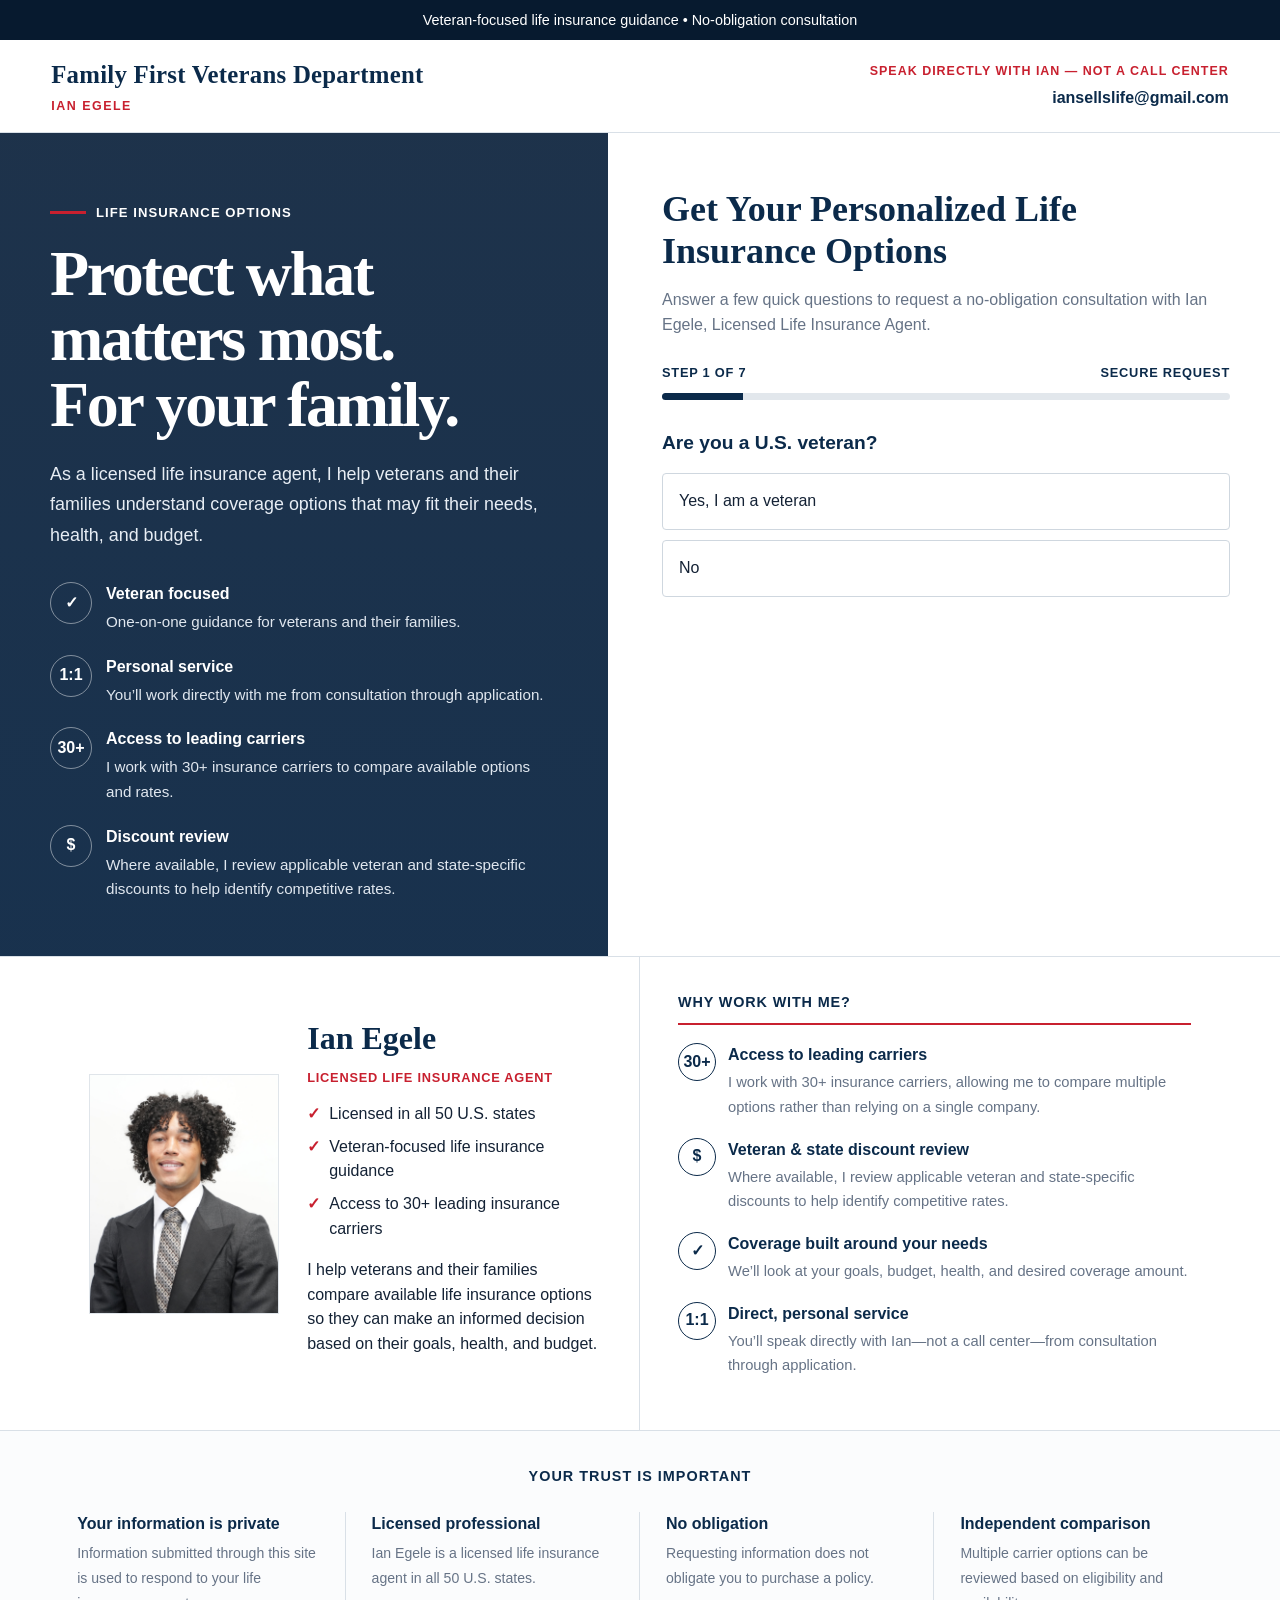
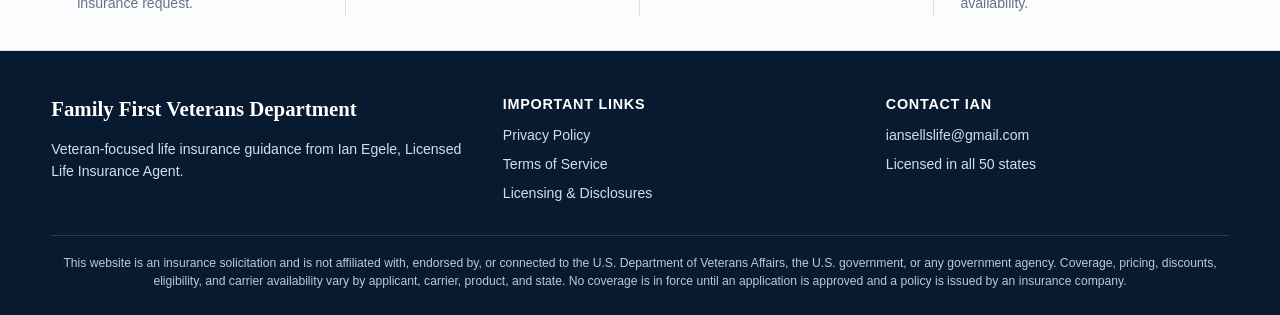
==== commit 3f125dc3: "Update index.html" ====
--- a/index.html
+++ b/index.html
@@ -1,539 +1,222 @@
-<!DOCTYPE html>
+<!doctype html>
 <html lang="en">
 <head>
-  <meta charset="UTF-8" />
-  <meta name="viewport" content="width=device-width, initial-scale=1.0" />
-  <title>Life Insurance Options for Veterans | Ian Egele</title>
-  <meta name="description" content="Veterans and families can request a no-obligation life insurance consultation with Ian Egele, a licensed independent life insurance broker." />
-  <meta name="robots" content="index,follow" />
-  <meta property="og:title" content="Life Insurance Options for Veterans" />
-  <meta property="og:description" content="Request a personalized life insurance consultation with Ian Egele." />
-  <meta property="og:type" content="website" />
-
-  <style>
-    :root{
-      --navy:#0b1f33;
-      --navy2:#102d4a;
-      --blue:#2e6fa3;
-      --blue2:#4d8fc0;
-      --bg:#f5f7fa;
-      --card:#ffffff;
-      --text:#15202b;
-      --muted:#617083;
-      --line:#dce4ec;
-      --success:#1f7a4d;
-      --danger:#a33a3a;
-      --shadow:0 20px 55px rgba(11,31,51,.12);
-      --radius:22px;
-    }
-    *{box-sizing:border-box}
-    html{scroll-behavior:smooth}
-    body{
-      margin:0;
-      font-family:Inter, ui-sans-serif, system-ui, -apple-system, BlinkMacSystemFont, "Segoe UI", sans-serif;
-      color:var(--text);
-      background:
-        radial-gradient(circle at 15% 10%, rgba(77,143,192,.10), transparent 30%),
-        linear-gradient(180deg,#fff 0%,var(--bg) 100%);
-    }
-    a{color:inherit}
-    .wrap{width:min(1120px,92%);margin:auto}
-    .topbar{
-      background:var(--navy);
-      color:#fff;
-      font-size:.9rem;
-      text-align:center;
-      padding:10px 16px;
-    }
-    header{
-      padding:20px 0;
-      border-bottom:1px solid rgba(11,31,51,.07);
-      background:rgba(255,255,255,.9);
-      backdrop-filter:blur(10px);
-      position:sticky;top:0;z-index:20;
-    }
-    .nav{display:flex;align-items:center;justify-content:space-between;gap:20px}
-    .brand strong{display:block;font-size:1rem;letter-spacing:.01em}
-    .brand span{display:block;font-size:.84rem;color:var(--muted);margin-top:2px}
-    .nav-cta{
-      text-decoration:none;
-      background:var(--navy);
-      color:#fff;
-      padding:11px 16px;
-      border-radius:999px;
-      font-weight:700;
-      font-size:.9rem;
-    }
-    .hero{
-      padding:70px 0 40px;
-      display:grid;
-      grid-template-columns:1.03fr .97fr;
-      gap:52px;
-      align-items:center;
-    }
-    .eyebrow{
-      display:inline-flex;
-      align-items:center;
-      gap:8px;
-      color:var(--blue);
-      background:#edf5fb;
-      border:1px solid #d6e7f4;
-      border-radius:999px;
-      padding:8px 12px;
-      font-size:.85rem;
-      font-weight:800;
-      letter-spacing:.04em;
-      text-transform:uppercase;
-    }
-    h1{
-      font-size:clamp(2.4rem,5vw,4.7rem);
-      line-height:.99;
-      letter-spacing:-.05em;
-      margin:20px 0 20px;
-      color:var(--navy);
-    }
-    .sub{
-      font-size:1.18rem;
-      line-height:1.65;
-      color:var(--muted);
-      max-width:650px;
-      margin-bottom:26px;
-    }
-    .trust{
-      display:grid;
-      grid-template-columns:repeat(3,1fr);
-      gap:12px;
-      margin-top:26px;
-    }
-    .trust div{
-      background:#fff;
-      border:1px solid var(--line);
-      border-radius:16px;
-      padding:15px;
-      font-size:.9rem;
-      box-shadow:0 8px 24px rgba(11,31,51,.05);
-    }
-    .trust b{display:block;color:var(--navy);margin-bottom:4px}
-    .form-card{
-      background:var(--card);
-      border:1px solid var(--line);
-      border-radius:var(--radius);
-      box-shadow:var(--shadow);
-      padding:26px;
-      min-height:540px;
-    }
-    .progress-row{display:flex;align-items:center;justify-content:space-between;gap:16px;margin-bottom:18px}
-    .progress-label{font-size:.84rem;color:var(--muted);font-weight:700}
-    .progress-track{height:8px;background:#eaf0f5;border-radius:999px;overflow:hidden}
-    .progress-bar{height:100%;width:14%;background:linear-gradient(90deg,var(--navy2),var(--blue2));transition:.3s ease}
-    .step{display:none;animation:fade .25s ease}
-    .step.active{display:block}
-    @keyframes fade{from{opacity:0;transform:translateY(5px)}to{opacity:1;transform:none}}
-    .step h2{font-size:1.55rem;margin:18px 0 8px;color:var(--navy);letter-spacing:-.025em}
-    .step p{color:var(--muted);line-height:1.55;margin:0 0 22px}
-    .choices{display:grid;gap:11px}
-    .choice{
-      width:100%;
-      text-align:left;
-      border:1.5px solid var(--line);
-      background:#fff;
-      color:var(--text);
-      padding:16px;
-      border-radius:14px;
-      cursor:pointer;
-      font:inherit;
-      font-weight:700;
-      transition:.15s ease;
-    }
-    .choice:hover{border-color:var(--blue2);background:#f7fbff;transform:translateY(-1px)}
-    .choice.selected{border-color:var(--navy);background:#eef5fa}
-    label{font-size:.86rem;font-weight:800;color:var(--navy);display:block;margin:14px 0 7px}
-    input,select{
-      width:100%;
-      border:1.5px solid var(--line);
-      border-radius:13px;
-      padding:14px 15px;
-      font:inherit;
-      outline:none;
-      background:#fff;
-    }
-    input:focus,select:focus{border-color:var(--blue);box-shadow:0 0 0 4px rgba(46,111,163,.08)}
-    .grid2{display:grid;grid-template-columns:1fr 1fr;gap:12px}
-    .actions{display:flex;gap:10px;margin-top:22px}
-    .btn{
-      border:none;
-      cursor:pointer;
-      border-radius:13px;
-      padding:14px 18px;
-      font:inherit;
-      font-weight:800;
-    }
-    .primary{background:var(--navy);color:#fff;flex:1}
-    .secondary{background:#edf2f6;color:var(--navy)}
-    .consent{
-      font-size:.75rem!important;
-      line-height:1.55!important;
-      color:#6e7a89!important;
-      margin-top:16px!important;
-    }
-    .consent a{color:var(--navy)}
-    .error{color:var(--danger);font-size:.82rem;margin-top:8px;display:none}
-    .section{padding:74px 0}
-    .section h3{font-size:clamp(1.8rem,3vw,2.8rem);color:var(--navy);letter-spacing:-.04em;margin:0 0 14px}
-    .section-intro{color:var(--muted);max-width:700px;line-height:1.65;margin-bottom:28px}
-    .cards{display:grid;grid-template-columns:repeat(3,1fr);gap:18px}
-    .info-card{
-      background:#fff;border:1px solid var(--line);border-radius:18px;padding:24px;
-      box-shadow:0 10px 30px rgba(11,31,51,.05)
-    }
-    .info-card .num{font-size:.8rem;color:var(--blue);font-weight:900;letter-spacing:.08em}
-    .info-card h4{margin:10px 0 8px;font-size:1.1rem;color:var(--navy)}
-    .info-card p{color:var(--muted);line-height:1.55;margin:0}
-    .disclaimer{
-      background:#eef3f7;border:1px solid #dce5ed;border-radius:18px;padding:22px;
-      color:#586778;line-height:1.6;font-size:.86rem
-    }
-    footer{padding:34px 0 44px;color:#718092;font-size:.82rem}
-    .footer-row{display:flex;justify-content:space-between;gap:24px;flex-wrap:wrap}
-    .thankyou{text-align:center;padding:40px 12px}
-    .check{
-      width:64px;height:64px;border-radius:50%;background:#eaf6ef;color:var(--success);
-      display:grid;place-items:center;margin:0 auto 18px;font-size:2rem;font-weight:900;
-    }
-    .small-note{font-size:.8rem;color:var(--muted);margin-top:16px}
-    @media(max-width:850px){
-      header{position:static}
-      .hero{grid-template-columns:1fr;padding-top:44px;gap:30px}
-      .trust,.cards{grid-template-columns:1fr}
-      .form-card{min-height:auto}
-    }
-    @media(max-width:560px){
-      .nav-cta{display:none}
-      .grid2{grid-template-columns:1fr}
-      h1{font-size:2.75rem}
-      .form-card{padding:20px}
-      .hero{width:94%}
-    }
-  </style>
+<meta charset="utf-8">
+<meta name="viewport" content="width=device-width,initial-scale=1">
+<title>Life Insurance for Veterans | Ian Egele</title>
+<meta name="description" content="Veteran-focused life insurance guidance from Ian Egele, a licensed life insurance agent in all 50 states.">
+<link rel="stylesheet" href="/styles.css">
 </head>
 <body>
-  <div class="topbar">Independent life insurance guidance for veterans and families</div>
-
-  <header>
-    <div class="wrap nav">
-      <div class="brand">
-        <strong>Family First Veterans Department</strong>
-        <span>Ian Egele • Life Insurance Broker</span>
-      </div>
-      <a class="nav-cta" href="#quote">Request Coverage Options</a>
-    </div>
-  </header>
-
-  <main>
-    <section class="wrap hero">
-      <div>
-        <span class="eyebrow">Veteran-focused life insurance</span>
-        <h1>Protect what you served for.</h1>
-        <p class="sub">
-          Request a personalized life insurance consultation and explore coverage options based on your age, health, goals, and budget.
-        </p>
-
-        <div class="trust">
-          <div><b>Coverage from $5,000</b><span>Options for final expense, family protection, and more.</span></div>
-          <div><b>Personal guidance</b><span>Speak directly with Ian about your needs and eligibility.</span></div>
-          <div><b>No obligation</b><span>Review available options before deciding whether to apply.</span></div>
-        </div>
-      </div>
-
-      <div id="quote" class="form-card">
-        <form name="veteran-life-insurance-lead" method="POST" data-netlify="true" netlify-honeypot="bot-field" id="leadForm">
-          <input type="hidden" name="form-name" value="veteran-life-insurance-lead" />
-          <p style="display:none"><label>Don’t fill this out: <input name="bot-field" /></label></p>
-
-          <!-- Attribution -->
-          <input type="hidden" name="utm_source" id="utm_source" />
-          <input type="hidden" name="utm_medium" id="utm_medium" />
-          <input type="hidden" name="utm_campaign" id="utm_campaign" />
-          <input type="hidden" name="utm_content" id="utm_content" />
-          <input type="hidden" name="utm_term" id="utm_term" />
-          <input type="hidden" name="gclid" id="gclid" />
-          <input type="hidden" name="fbclid" id="fbclid" />
-          <input type="hidden" name="landing_page" id="landing_page" />
-
-          <div id="formFlow">
-            <div class="progress-row">
-              <div class="progress-label" id="progressLabel">Step 1 of 7</div>
-              <div style="width:58%">
-                <div class="progress-track"><div class="progress-bar" id="progressBar"></div></div>
-              </div>
-            </div>
-
-            <div class="step active" data-step="1">
-              <h2>Are you a U.S. veteran?</h2>
-              <p>This helps us understand who we’re assisting.</p>
-              <div class="choices" data-name="veteran_status">
-                <button type="button" class="choice" data-value="Yes">Yes</button>
-                <button type="button" class="choice" data-value="No">No</button>
-              </div>
-              <input type="hidden" name="veteran_status" />
-            </div>
-
-            <div class="step" data-step="2">
-              <h2>What is your age?</h2>
-              <p>Enter your age so we can better understand potential coverage options.</p>
-              <label for="age">Age</label>
-              <input id="age" name="age" type="number" min="18" max="100" inputmode="numeric" placeholder="Example: 67" required />
-              <div class="error" id="ageError">Please enter an age between 18 and 100.</div>
-              <div class="actions">
-                <button type="button" class="btn secondary back">Back</button>
-                <button type="button" class="btn primary next">Continue</button>
-              </div>
-            </div>
-
-            <div class="step" data-step="3">
-              <h2>What are you mainly looking to protect?</h2>
-              <p>Select the option that best matches your goal.</p>
-              <div class="choices" data-name="coverage_goal">
-                <button type="button" class="choice" data-value="Final expenses">Final expenses</button>
-                <button type="button" class="choice" data-value="Family">Family</button>
-                <button type="button" class="choice" data-value="Mortgage">Mortgage</button>
-                <button type="button" class="choice" data-value="Income replacement">Income replacement</button>
-                <button type="button" class="choice" data-value="Leave a legacy">Leave a legacy</button>
-                <button type="button" class="choice" data-value="Not sure">Not sure</button>
-              </div>
-              <input type="hidden" name="coverage_goal" />
-              <div class="actions"><button type="button" class="btn secondary back">Back</button></div>
-            </div>
-
-            <div class="step" data-step="4">
-              <h2>How much coverage are you considering?</h2>
-              <p>You can adjust this later during your consultation.</p>
-              <div class="choices" data-name="coverage_amount">
-                <button type="button" class="choice" data-value="$5,000–$10,000">$5,000–$10,000</button>
-                <button type="button" class="choice" data-value="$10,000–$25,000">$10,000–$25,000</button>
-                <button type="button" class="choice" data-value="$25,000–$50,000">$25,000–$50,000</button>
-                <button type="button" class="choice" data-value="$50,000–$100,000">$50,000–$100,000</button>
-                <button type="button" class="choice" data-value="$100,000+">$100,000+</button>
-                <button type="button" class="choice" data-value="Not sure">Not sure</button>
-              </div>
-              <input type="hidden" name="coverage_amount" />
-              <div class="actions"><button type="button" class="btn secondary back">Back</button></div>
-            </div>
-
-            <div class="step" data-step="5">
-              <h2>How would you describe your overall health?</h2>
-              <p>No detailed medical information is needed on this page.</p>
-              <div class="choices" data-name="health">
-                <button type="button" class="choice" data-value="Excellent">Excellent</button>
-                <button type="button" class="choice" data-value="Good">Good</button>
-                <button type="button" class="choice" data-value="Fair">Fair</button>
-                <button type="button" class="choice" data-value="Some health concerns">Some health concerns</button>
-              </div>
-              <input type="hidden" name="health" />
-              <div class="actions"><button type="button" class="btn secondary back">Back</button></div>
-            </div>
-
-            <div class="step" data-step="6">
-              <h2>Do you currently have life insurance?</h2>
-              <p>This helps us understand whether you're adding coverage or starting fresh.</p>
-              <div class="choices" data-name="current_insurance">
-                <button type="button" class="choice" data-value="Yes">Yes</button>
-                <button type="button" class="choice" data-value="No">No</button>
-                <button type="button" class="choice" data-value="Not sure">Not sure</button>
-              </div>
-              <input type="hidden" name="current_insurance" />
-              <div class="actions"><button type="button" class="btn secondary back">Back</button></div>
-            </div>
-
-            <div class="step" data-step="7">
-              <h2>Where should we send your request?</h2>
-              <p>Ian will use this information to follow up about your requested life insurance consultation.</p>
-
-              <div class="grid2">
-                <div>
-                  <label for="first_name">First name</label>
-                  <input id="first_name" name="first_name" autocomplete="given-name" required />
-                </div>
-                <div>
-                  <label for="last_name">Last name</label>
-                  <input id="last_name" name="last_name" autocomplete="family-name" required />
-                </div>
-              </div>
-
-              <label for="phone">Phone number</label>
-              <input id="phone" name="phone" type="tel" autocomplete="tel" inputmode="tel" placeholder="(555) 555-5555" required />
-
-              <label for="email">Email address</label>
-              <input id="email" name="email" type="email" autocomplete="email" placeholder="you@example.com" required />
-
-              <label for="state">State</label>
-              <select id="state" name="state" required>
-                <option value="">Select your state</option>
-                <option>Alabama</option><option>Alaska</option><option>Arizona</option><option>Arkansas</option>
-                <option>California</option><option>Colorado</option><option>Connecticut</option><option>Delaware</option>
-                <option>Florida</option><option>Georgia</option><option>Hawaii</option><option>Idaho</option>
-                <option>Illinois</option><option>Indiana</option><option>Iowa</option><option>Kansas</option>
-                <option>Kentucky</option><option>Louisiana</option><option>Maine</option><option>Maryland</option>
-                <option>Massachusetts</option><option>Michigan</option><option>Minnesota</option><option>Mississippi</option>
-                <option>Missouri</option><option>Montana</option><option>Nebraska</option><option>Nevada</option>
-                <option>New Hampshire</option><option>New Jersey</option><option>New Mexico</option><option>New York</option>
-                <option>North Carolina</option><option>North Dakota</option><option>Ohio</option><option>Oklahoma</option>
-                <option>Oregon</option><option>Pennsylvania</option><option>Rhode Island</option><option>South Carolina</option>
-                <option>South Dakota</option><option>Tennessee</option><option>Texas</option><option>Utah</option>
-                <option>Vermont</option><option>Virginia</option><option>Washington</option><option>West Virginia</option>
-                <option>Wisconsin</option><option>Wyoming</option><option>District of Columbia</option>
-              </select>
-
-              <p class="consent">
-                By clicking “Request My Options,” you agree that Ian Egele and the life insurance agencies or carriers involved in servicing your request may contact you at the phone number and email you provided regarding life insurance products and your request, including by call or text message. Consent is not a condition of purchase. Message and data rates may apply. You may opt out of texts by replying STOP.
-              </p>
-
-              <div class="actions">
-                <button type="button" class="btn secondary back">Back</button>
-                <button type="submit" class="btn primary">Request My Options</button>
-              </div>
-              <p class="small-note">Questions? Email <a href="mailto:iansellslife@gmail.com">iansellslife@gmail.com</a></p>
-            </div>
-          </div>
-
-          <div id="thankYou" class="thankyou" style="display:none">
-            <div class="check">✓</div>
-            <h2>Your request has been received.</h2>
-            <p>Thank you. Ian Egele will follow up using the contact information you provided to discuss your life insurance needs and available options.</p>
-            <p class="small-note">Please keep your phone nearby so you don't miss the consultation call.</p>
-          </div>
-        </form>
-      </div>
-    </section>
-
-    <section class="section">
-      <div class="wrap">
-        <h3>What happens after you submit?</h3>
-        <p class="section-intro">The goal is to make the process simple and personal from the first conversation through the application.</p>
-        <div class="cards">
-          <div class="info-card">
-            <div class="num">01</div>
-            <h4>Quick consultation</h4>
-            <p>Discuss your goals, budget, current coverage, and the people you want to protect.</p>
-          </div>
-          <div class="info-card">
-            <div class="num">02</div>
-            <h4>Review eligibility</h4>
-            <p>Talk through health and underwriting considerations that may affect available policy options.</p>
-          </div>
-          <div class="info-card">
-            <div class="num">03</div>
-            <h4>Compare coverage</h4>
-            <p>Review available options and decide whether you want to move forward with an application.</p>
-          </div>
-        </div>
-      </div>
-    </section>
-
-    <section class="wrap" style="padding-bottom:54px">
-      <div class="disclaimer">
-        <strong>Important:</strong> This website is for insurance solicitation and educational purposes. It is not affiliated with, endorsed by, or connected to the U.S. Department of Veterans Affairs, the U.S. government, or any government agency. Coverage, pricing, eligibility, and availability vary by applicant, carrier, product, and state. No coverage is in force unless and until an application is approved and a policy is issued by an insurance company.
-      </div>
-    </section>
-  </main>
-
-  <footer>
-    <div class="wrap footer-row">
-      <div>© <span id="year"></span> Family First Veterans Department — Ian Egele</div>
-      <div><a href="mailto:iansellslife@gmail.com">iansellslife@gmail.com</a></div>
-    </div>
-  </footer>
-
-  <script>
-    const steps = [...document.querySelectorAll('.step')];
-    const progressBar = document.getElementById('progressBar');
-    const progressLabel = document.getElementById('progressLabel');
-    let current = 1;
-
-    function showStep(n){
-      current = n;
-      steps.forEach(s => s.classList.toggle('active', Number(s.dataset.step) === n));
-      progressLabel.textContent = `Step ${n} of 7`;
-      progressBar.style.width = `${(n/7)*100}%`;
-      document.getElementById('quote').scrollIntoView({behavior:'smooth', block:'center'});
-    }
-
-    document.querySelectorAll('.choices').forEach(group => {
-      group.querySelectorAll('.choice').forEach(btn => {
-        btn.addEventListener('click', () => {
-          group.querySelectorAll('.choice').forEach(b => b.classList.remove('selected'));
-          btn.classList.add('selected');
-          const field = document.querySelector(`input[name="${group.dataset.name}"]`);
-          field.value = btn.dataset.value;
-          if(current < 7) setTimeout(() => showStep(current + 1), 120);
-        });
-      });
-    });
-
-    document.querySelectorAll('.back').forEach(btn => {
-      btn.addEventListener('click', () => showStep(Math.max(1,current-1)));
-    });
-
-    document.querySelectorAll('.next').forEach(btn => {
-      btn.addEventListener('click', () => {
-        if(current === 2){
-          const age = Number(document.getElementById('age').value);
-          const err = document.getElementById('ageError');
-          if(!age || age < 18 || age > 100){
-            err.style.display='block'; return;
-          }
-          err.style.display='none';
-        }
-        showStep(Math.min(7,current+1));
-      });
-    });
-
-    // Capture common ad attribution parameters
-    const params = new URLSearchParams(window.location.search);
-    ['utm_source','utm_medium','utm_campaign','utm_content','utm_term','gclid','fbclid'].forEach(k => {
-      const el = document.getElementById(k);
-      if(el) el.value = params.get(k) || '';
-    });
-    document.getElementById('landing_page').value = window.location.href;
-    document.getElementById('year').textContent = new Date().getFullYear();
-
-    // Netlify AJAX submit, then show confirmation without leaving page
-    const form = document.getElementById('leadForm');
-    form.addEventListener('submit', async (e) => {
-      e.preventDefault();
-      if(!form.checkValidity()){
-        form.reportValidity();
-        return;
-      }
-
-      const submit = form.querySelector('button[type="submit"]');
-      submit.disabled = true;
-      submit.textContent = 'Submitting...';
-
-      const data = new FormData(form);
-      const body = new URLSearchParams();
-      for (const [key, value] of data.entries()) body.append(key, value);
-
-      try{
-        const res = await fetch('/', {
-          method: 'POST',
-          headers: {'Content-Type':'application/x-www-form-urlencoded'},
-          body: body.toString()
-        });
-        if(!res.ok) throw new Error('Submission failed');
-        document.getElementById('formFlow').style.display='none';
-        document.getElementById('thankYou').style.display='block';
-
-        // Optional analytics hook:
-        // window.dataLayer = window.dataLayer || [];
-        // window.dataLayer.push({event:'lead_submit'});
-        // if (window.fbq) fbq('track', 'Lead');
-      }catch(err){
-        submit.disabled = false;
-        submit.textContent = 'Request My Options';
-        alert('We could not submit your request. Please email iansellslife@gmail.com.');
-      }
-    });
-  </script>
+<div class="topbar">Veteran-focused life insurance guidance • No-obligation consultation</div>
+<header>
+  <div class="container header-inner">
+    <div class="brand">
+      <div class="brand-main">Family First Veterans Department</div>
+      <div class="brand-sub">Ian Egele</div>
+    </div>
+    <div class="header-contact">
+      <div class="eyeline">Speak directly with Ian — not a call center</div>
+      <a href="mailto:iansellslife@gmail.com">iansellslife@gmail.com</a>
+    </div>
+  </div>
+</header>
+
+<main>
+<section class="hero">
+  <div class="hero-left">
+    <div class="kicker">Life Insurance Options</div>
+    <h1>Protect what matters most.<br><em>For your family.</em></h1>
+    <p class="lead">As a licensed life insurance agent, I help veterans and their families understand coverage options that may fit their needs, health, and budget.</p>
+    <div class="benefits">
+      <div class="benefit"><div class="icon">✓</div><div><b>Veteran focused</b><span>One-on-one guidance for veterans and their families.</span></div></div>
+      <div class="benefit"><div class="icon">1:1</div><div><b>Personal service</b><span>You’ll work directly with me from consultation through application.</span></div></div>
+      <div class="benefit"><div class="icon">30+</div><div><b>Access to leading carriers</b><span>I work with 30+ insurance carriers to compare available options and rates.</span></div></div>
+      <div class="benefit"><div class="icon">$</div><div><b>Discount review</b><span>Where available, I review applicable veteran and state-specific discounts to help identify competitive rates.</span></div></div>
+    </div>
+  </div>
+
+  <div class="hero-right" id="quote">
+    <div class="form-shell">
+      <h2>Get Your Personalized Life Insurance Options</h2>
+      <p class="intro">Answer a few quick questions to request a no-obligation consultation with Ian Egele, Licensed Life Insurance Agent.</p>
+
+      <form name="veteran-life-insurance-lead" method="POST" data-netlify="true" netlify-honeypot="bot-field" id="leadForm">
+        <input type="hidden" name="form-name" value="veteran-life-insurance-lead">
+        <p style="display:none"><label>Don’t fill this out: <input name="bot-field"></label></p>
+        <input type="hidden" name="utm_source" id="utm_source"><input type="hidden" name="utm_medium" id="utm_medium">
+        <input type="hidden" name="utm_campaign" id="utm_campaign"><input type="hidden" name="utm_content" id="utm_content">
+        <input type="hidden" name="utm_term" id="utm_term"><input type="hidden" name="gclid" id="gclid">
+        <input type="hidden" name="fbclid" id="fbclid"><input type="hidden" name="landing_page" id="landing_page">
+
+        <div id="formFlow">
+          <div class="progress-meta"><span id="progressText">Step 1 of 7</span><span>Secure Request</span></div>
+          <div class="progress-track"><div class="progress-bar" id="progressBar"></div></div>
+
+          <div class="step active" data-step="1">
+            <h3>Are you a U.S. veteran?</h3>
+            <div class="choices" data-name="veteran_status">
+              <button class="choice" type="button" data-value="Yes">Yes, I am a veteran</button>
+              <button class="choice" type="button" data-value="No">No</button>
+            </div>
+            <input type="hidden" name="veteran_status">
+          </div>
+
+          <div class="step" data-step="2">
+            <h3>What is your date of birth?</h3>
+            <label for="date_of_birth">Date of birth</label>
+            <input id="date_of_birth" name="date_of_birth" type="date" autocomplete="bday" required>
+            <div id="dobError" style="display:none;color:#a12626;font-size:.82rem;margin-top:7px">Please enter a valid date of birth for an adult age 18 or older.</div>
+            <div class="actions"><button type="button" class="btn btn-secondary back">Back</button><button type="button" class="btn btn-primary next">Continue</button></div>
+          </div>
+
+          <div class="step" data-step="3">
+            <h3>What are you mainly looking to protect?</h3>
+            <div class="choices" data-name="coverage_goal">
+              <button class="choice" type="button" data-value="Final expenses">Final expenses</button>
+              <button class="choice" type="button" data-value="Family">Family</button>
+              <button class="choice" type="button" data-value="Mortgage">Mortgage</button>
+              <button class="choice" type="button" data-value="Income replacement">Income replacement</button>
+              <button class="choice" type="button" data-value="Leave a legacy">Leave a legacy</button>
+              <button class="choice" type="button" data-value="Not sure">Not sure</button>
+            </div>
+            <input type="hidden" name="coverage_goal">
+            <div class="actions"><button type="button" class="btn btn-secondary back">Back</button></div>
+          </div>
+
+          <div class="step" data-step="4">
+            <h3>How much coverage are you considering?</h3>
+            <div class="choices" data-name="coverage_amount">
+              <button class="choice" type="button" data-value="$5,000–$10,000">$5,000–$10,000</button>
+              <button class="choice" type="button" data-value="$10,000–$25,000">$10,000–$25,000</button>
+              <button class="choice" type="button" data-value="$25,000–$50,000">$25,000–$50,000</button>
+              <button class="choice" type="button" data-value="$50,000–$100,000">$50,000–$100,000</button>
+              <button class="choice" type="button" data-value="$100,000+">$100,000+</button>
+              <button class="choice" type="button" data-value="Not sure">Not sure</button>
+            </div>
+            <input type="hidden" name="coverage_amount">
+            <div class="actions"><button type="button" class="btn btn-secondary back">Back</button></div>
+          </div>
+
+          <div class="step" data-step="5">
+            <h3>How would you describe your overall health?</h3>
+            <div class="choices" data-name="health">
+              <button class="choice" type="button" data-value="Excellent">Excellent</button>
+              <button class="choice" type="button" data-value="Good">Good</button>
+              <button class="choice" type="button" data-value="Fair">Fair</button>
+              <button class="choice" type="button" data-value="Some health concerns">Some health concerns</button>
+            </div>
+            <input type="hidden" name="health">
+            <div class="actions"><button type="button" class="btn btn-secondary back">Back</button></div>
+          </div>
+
+          <div class="step" data-step="6">
+            <h3>Do you currently have life insurance?</h3>
+            <div class="choices" data-name="current_insurance">
+              <button class="choice" type="button" data-value="Yes">Yes</button>
+              <button class="choice" type="button" data-value="No">No</button>
+              <button class="choice" type="button" data-value="Not sure">Not sure</button>
+            </div>
+            <input type="hidden" name="current_insurance">
+            <div class="actions"><button type="button" class="btn btn-secondary back">Back</button></div>
+          </div>
+
+          <div class="step" data-step="7">
+            <h3>Where should Ian contact you?</h3>
+            <div class="grid2">
+              <div><label for="first_name">First name</label><input id="first_name" name="first_name" autocomplete="given-name" required></div>
+              <div><label for="last_name">Last name</label><input id="last_name" name="last_name" autocomplete="family-name" required></div>
+            </div>
+            <label for="phone">Phone number</label><input id="phone" name="phone" type="tel" autocomplete="tel" required>
+            <label for="email">Email address</label><input id="email" name="email" type="email" autocomplete="email" required>
+            <label for="state">State</label>
+            <select id="state" name="state" required>
+              <option value="">Select your state</option>
+              <option>Alabama</option><option>Alaska</option><option>Arizona</option><option>Arkansas</option><option>California</option><option>Colorado</option><option>Connecticut</option><option>Delaware</option><option>Florida</option><option>Georgia</option><option>Hawaii</option><option>Idaho</option><option>Illinois</option><option>Indiana</option><option>Iowa</option><option>Kansas</option><option>Kentucky</option><option>Louisiana</option><option>Maine</option><option>Maryland</option><option>Massachusetts</option><option>Michigan</option><option>Minnesota</option><option>Mississippi</option><option>Missouri</option><option>Montana</option><option>Nebraska</option><option>Nevada</option><option>New Hampshire</option><option>New Jersey</option><option>New Mexico</option><option>New York</option><option>North Carolina</option><option>North Dakota</option><option>Ohio</option><option>Oklahoma</option><option>Oregon</option><option>Pennsylvania</option><option>Rhode Island</option><option>South Carolina</option><option>South Dakota</option><option>Tennessee</option><option>Texas</option><option>Utah</option><option>Vermont</option><option>Virginia</option><option>Washington</option><option>West Virginia</option><option>Wisconsin</option><option>Wyoming</option><option>District of Columbia</option>
+            </select>
+            <p class="consent">By clicking “Request a Call From Ian,” you agree that Ian Egele and the insurance agencies or carriers involved in servicing your request may contact you at the phone number and email address provided regarding life insurance products and your request, including by call or text message. Consent is not a condition of purchase. Message and data rates may apply. Reply STOP to opt out of texts.</p>
+            <div class="actions"><button type="button" class="btn btn-secondary back">Back</button><button type="submit" class="btn btn-primary">Request a Call From Ian</button></div>
+            <div class="security-note"><span>🔒</span><span><b>Your information is private.</b> It is used to respond to your insurance request and is not displayed publicly.</span></div>
+          </div>
+        </div>
+
+        <div class="thankyou" id="thankYou">
+          <div class="check">✓</div>
+          <h3>Your request has been received.</h3>
+          <p>Ian Egele will follow up using the contact information you provided to discuss your life insurance needs and available options.</p>
+        </div>
+      </form>
+    </div>
+  </div>
+</section>
+
+<section class="profile-section">
+  <div class="container profile-grid">
+    <div class="profile-card">
+      <img src="/assets/ian-egele-headshot.jpg" alt="Ian Egele, Licensed Life Insurance Agent">
+      <div>
+        <h2>Ian Egele</h2>
+        <div class="license-title">Licensed Life Insurance Agent</div>
+        <ul class="checks">
+          <li>Licensed in all 50 U.S. states</li>
+          <li>Veteran-focused life insurance guidance</li>
+          <li>Access to 30+ leading insurance carriers</li>
+        </ul>
+        <p>I help veterans and their families compare available life insurance options so they can make an informed decision based on their goals, health, and budget.</p>
+      </div>
+    </div>
+
+    <div class="why">
+      <h3>Why work with me?</h3>
+      <div class="why-item"><div class="why-icon">30+</div><div><b>Access to leading carriers</b><span>I work with 30+ insurance carriers, allowing me to compare multiple options rather than relying on a single company.</span></div></div>
+      <div class="why-item"><div class="why-icon">$</div><div><b>Veteran & state discount review</b><span>Where available, I review applicable veteran and state-specific discounts to help identify competitive rates.</span></div></div>
+      <div class="why-item"><div class="why-icon">✓</div><div><b>Coverage built around your needs</b><span>We’ll look at your goals, budget, health, and desired coverage amount.</span></div></div>
+      <div class="why-item"><div class="why-icon">1:1</div><div><b>Direct, personal service</b><span>You’ll speak directly with Ian—not a call center—from consultation through application.</span></div></div>
+    </div>
+  </div>
+</section>
+
+<section class="trust-section">
+  <div class="container">
+    <div class="trust-title">Your trust is important</div>
+    <div class="trust-grid">
+      <div class="trust-item"><b>Your information is private</b><span>Information submitted through this site is used to respond to your life insurance request.</span></div>
+      <div class="trust-item"><b>Licensed professional</b><span>Ian Egele is a licensed life insurance agent in all 50 U.S. states.</span></div>
+      <div class="trust-item"><b>No obligation</b><span>Requesting information does not obligate you to purchase a policy.</span></div>
+      <div class="trust-item"><b>Independent comparison</b><span>Multiple carrier options can be reviewed based on eligibility and availability.</span></div>
+    </div>
+  </div>
+</section>
+</main>
+
+<footer>
+  <div class="container">
+    <div class="footer-grid">
+      <div>
+        <div class="brand-main" style="color:#fff;font-family:Georgia,serif;font-size:1.3rem;font-weight:700">Family First Veterans Department</div>
+        <p>Veteran-focused life insurance guidance from Ian Egele, Licensed Life Insurance Agent.</p>
+      </div>
+      <div>
+        <h4>Important Links</h4>
+        <div class="footer-links">
+          <a href="/privacy.html">Privacy Policy</a>
+          <a href="/terms.html">Terms of Service</a>
+          <a href="/licensing.html">Licensing & Disclosures</a>
+        </div>
+      </div>
+      <div>
+        <h4>Contact Ian</h4>
+        <div class="footer-links">
+          <a href="mailto:iansellslife@gmail.com">iansellslife@gmail.com</a>
+          <span style="color:#d5dee8;font-size:.88rem">Licensed in all 50 states</span>
+        </div>
+      </div>
+    </div>
+    <div class="footer-bottom">
+      This website is an insurance solicitation and is not affiliated with, endorsed by, or connected to the U.S. Department of Veterans Affairs, the U.S. government, or any government agency. Coverage, pricing, discounts, eligibility, and carrier availability vary by applicant, carrier, product, and state. No coverage is in force until an application is approved and a policy is issued by an insurance company.
+    </div>
+  </div>
+</footer>
+<script src="/script.js"></script>
 </body>
 </html>
--- a/styles.css
+++ b/styles.css
@@ -0,0 +1,295 @@
+
+:root{
+  --navy:#0b2a4a;
+  --navy-deep:#071a2f;
+  --red:#c8202f;
+  --red-dark:#9f1723;
+  --text:#142235;
+  --muted:#667386;
+  --line:#d9e0e7;
+  --bg:#f6f8fa;
+  --white:#fff;
+  --success:#1c6b45;
+}
+*{box-sizing:border-box}
+html{scroll-behavior:smooth}
+body{
+  margin:0;
+  font-family:Arial, Helvetica, sans-serif;
+  color:var(--text);
+  background:#fff;
+  line-height:1.55;
+}
+a{color:inherit}
+img{max-width:100%;display:block}
+.container{width:min(1180px,92%);margin:auto}
+.topbar{
+  background:var(--navy-deep);
+  color:#fff;
+  text-align:center;
+  padding:9px 16px;
+  font-size:.9rem;
+}
+header{
+  background:#fff;
+  border-bottom:1px solid var(--line);
+}
+.header-inner{
+  min-height:92px;
+  display:flex;
+  align-items:center;
+  justify-content:space-between;
+  gap:24px;
+}
+.brand .brand-main{
+  font-family:Georgia, "Times New Roman", serif;
+  font-size:1.55rem;
+  color:var(--navy);
+  font-weight:700;
+  letter-spacing:.01em;
+}
+.brand .brand-sub{
+  font-size:.78rem;
+  font-weight:800;
+  color:var(--red);
+  letter-spacing:.12em;
+  text-transform:uppercase;
+  margin-top:2px;
+}
+.header-contact{text-align:right}
+.header-contact .eyeline{
+  color:var(--red);
+  font-size:.78rem;
+  font-weight:800;
+  text-transform:uppercase;
+  letter-spacing:.08em;
+  margin-bottom:4px;
+}
+.header-contact a{
+  font-weight:700;
+  color:var(--navy);
+  text-decoration:none;
+}
+.hero{
+  display:grid;
+  grid-template-columns:.95fr 1.05fr;
+  min-height:650px;
+}
+.hero-left{
+  background:
+    linear-gradient(rgba(5,28,55,.90),rgba(7,34,64,.93)),
+    radial-gradient(circle at 80% 20%,rgba(255,255,255,.10),transparent 33%);
+  color:#fff;
+  padding:64px max(36px,calc((100vw - 1180px)/2)) 54px;
+  padding-right:58px;
+}
+.kicker{
+  display:inline-flex;
+  align-items:center;
+  gap:10px;
+  font-size:.82rem;
+  letter-spacing:.08em;
+  text-transform:uppercase;
+  font-weight:800;
+}
+.kicker:before{
+  content:"";
+  width:36px;height:3px;background:var(--red);display:block;
+}
+.hero-left h1{
+  font-family:Georgia, "Times New Roman", serif;
+  font-size:clamp(2.7rem,5vw,4.8rem);
+  line-height:1.02;
+  letter-spacing:-.035em;
+  margin:18px 0 22px;
+}
+.hero-left h1 em{color:#fff;font-style:normal}
+.hero-left .lead{
+  font-size:1.12rem;
+  line-height:1.7;
+  color:#e7edf4;
+  max-width:610px;
+}
+.benefits{
+  margin-top:32px;
+  display:grid;
+  gap:20px;
+}
+.benefit{
+  display:grid;
+  grid-template-columns:42px 1fr;
+  gap:14px;
+  align-items:flex-start;
+}
+.icon{
+  width:42px;height:42px;border:1px solid rgba(255,255,255,.45);
+  border-radius:50%;display:grid;place-items:center;font-weight:900
+}
+.benefit b{display:block;margin-bottom:3px}
+.benefit span{color:#e0e7ef;font-size:.95rem}
+.hero-right{
+  background:#fff;
+  padding:56px max(36px,calc((100vw - 1180px)/2)) 54px;
+  padding-left:54px;
+}
+.form-shell{max-width:610px}
+.form-shell h2{
+  font-family:Georgia, "Times New Roman", serif;
+  font-size:2.25rem;
+  line-height:1.15;
+  color:var(--navy);
+  margin:0 0 10px;
+}
+.form-shell .intro{color:var(--muted);margin-bottom:25px}
+.progress-meta{
+  display:flex;justify-content:space-between;gap:12px;
+  color:var(--navy);font-size:.8rem;font-weight:800;text-transform:uppercase;letter-spacing:.06em;
+}
+.progress-track{height:7px;background:#e2e7ec;border-radius:10px;margin:10px 0 28px;overflow:hidden}
+.progress-bar{height:100%;width:14.28%;background:var(--navy);transition:.25s}
+.step{display:none}
+.step.active{display:block}
+.step h3{
+  font-size:1.2rem;
+  color:var(--navy);
+  margin:0 0 16px;
+}
+.choices{display:grid;gap:10px}
+.choice{
+  display:block;width:100%;
+  text-align:left;
+  border:1px solid #cfd7df;
+  background:#fff;
+  padding:15px 16px;
+  font:inherit;
+  color:var(--text);
+  cursor:pointer;
+  border-radius:4px;
+}
+.choice:hover,.choice.selected{border-color:var(--navy);background:#f7f9fb}
+label{display:block;font-weight:800;color:var(--navy);font-size:.88rem;margin:12px 0 6px}
+input,select{
+  width:100%;padding:14px 14px;border:1px solid #cfd7df;border-radius:4px;
+  font:inherit;background:#fff
+}
+input:focus,select:focus{outline:2px solid #b8cbe0;outline-offset:1px}
+.grid2{display:grid;grid-template-columns:1fr 1fr;gap:12px}
+.actions{display:flex;gap:10px;margin-top:20px}
+.btn{
+  border:0;padding:14px 18px;font-weight:800;font:inherit;cursor:pointer;border-radius:3px
+}
+.btn-primary{background:var(--red);color:#fff;flex:1}
+.btn-primary:hover{background:var(--red-dark)}
+.btn-secondary{background:#edf1f4;color:var(--navy)}
+.security-note{
+  margin-top:14px;font-size:.82rem;color:#667386;
+  display:flex;gap:8px;align-items:flex-start
+}
+.security-note b{color:var(--navy)}
+.consent{
+  margin-top:16px;
+  font-size:.74rem;
+  color:#6d7886;
+  line-height:1.55;
+}
+.profile-section{
+  border-top:1px solid var(--line);
+  border-bottom:1px solid var(--line);
+  background:#fff;
+}
+.profile-grid{
+  display:grid;
+  grid-template-columns:1fr 1fr;
+}
+.profile-card{
+  padding:34px 38px;
+  display:grid;
+  grid-template-columns:190px 1fr;
+  gap:28px;
+  align-items:center;
+  border-right:1px solid var(--line);
+}
+.profile-card img{
+  width:190px;height:240px;object-fit:cover;object-position:center top;
+  border:1px solid #e0e5ea;
+}
+.profile-card h2{
+  font-family:Georgia, "Times New Roman", serif;
+  color:var(--navy);margin:0 0 4px;font-size:2rem
+}
+.license-title{
+  color:var(--red);font-weight:900;text-transform:uppercase;font-size:.8rem;letter-spacing:.06em
+}
+.checks{margin:14px 0 0;padding:0;list-style:none}
+.checks li{margin:8px 0;padding-left:22px;position:relative}
+.checks li:before{content:"✓";position:absolute;left:0;color:var(--red);font-weight:900}
+.why{
+  padding:34px 38px;
+}
+.why h3{
+  color:var(--navy);text-transform:uppercase;letter-spacing:.06em;font-size:.9rem;
+  border-bottom:2px solid var(--red);padding-bottom:10px;margin:0 0 18px
+}
+.why-item{display:grid;grid-template-columns:38px 1fr;gap:12px;margin:18px 0}
+.why-item .why-icon{
+  width:38px;height:38px;border:1px solid var(--navy);border-radius:50%;display:grid;place-items:center;font-weight:900;color:var(--navy)
+}
+.why-item b{display:block;color:var(--navy);margin-bottom:2px}
+.why-item span{color:var(--muted);font-size:.92rem}
+.trust-section{padding:34px 0;background:#fbfcfd;border-bottom:1px solid var(--line)}
+.trust-title{text-align:center;color:var(--navy);font-weight:900;letter-spacing:.07em;text-transform:uppercase;font-size:.9rem}
+.trust-grid{display:grid;grid-template-columns:repeat(4,1fr);margin-top:24px}
+.trust-item{padding:0 26px;border-right:1px solid var(--line)}
+.trust-item:last-child{border-right:0}
+.trust-item b{display:block;color:var(--navy);margin-bottom:5px}
+.trust-item span{color:var(--muted);font-size:.88rem}
+footer{
+  background:var(--navy-deep);color:#fff;padding:42px 0 24px
+}
+.footer-grid{display:grid;grid-template-columns:1.2fr 1fr 1fr;gap:40px}
+footer h4{margin:0 0 10px;font-size:.9rem;text-transform:uppercase;letter-spacing:.05em}
+footer p,footer a{color:#d5dee8;font-size:.88rem}
+.footer-links{display:grid;gap:7px}
+.footer-links a{text-decoration:none}
+.footer-bottom{
+  border-top:1px solid rgba(255,255,255,.15);
+  margin-top:30px;padding-top:18px;
+  color:#bdc9d5;font-size:.76rem;text-align:center
+}
+.legal{
+  padding:54px 0 70px;
+}
+.legal h1{
+  font-family:Georgia, "Times New Roman", serif;color:var(--navy);font-size:2.5rem;margin-bottom:8px
+}
+.legal .updated{color:var(--muted);font-size:.9rem;margin-bottom:28px}
+.legal h2{color:var(--navy);font-size:1.18rem;margin-top:28px}
+.legal p,.legal li{color:#4e5b69}
+.legal ul{padding-left:20px}
+.legal a{color:var(--navy)}
+.thankyou{display:none;text-align:center;padding:35px 10px}
+.thankyou .check{
+  width:58px;height:58px;border-radius:50%;background:#eaf5ef;color:var(--success);
+  display:grid;place-items:center;margin:0 auto 16px;font-size:1.8rem;font-weight:900
+}
+@media(max-width:950px){
+  .hero,.profile-grid{grid-template-columns:1fr}
+  .hero-left,.hero-right{padding:48px 5%}
+  .profile-card{border-right:0;border-bottom:1px solid var(--line)}
+  .trust-grid{grid-template-columns:1fr 1fr;gap:24px}
+  .trust-item{border-right:0}
+}
+@media(max-width:650px){
+  .header-inner{min-height:auto;padding:18px 0;align-items:flex-start}
+  .header-contact{font-size:.82rem}
+  .brand .brand-main{font-size:1.15rem}
+  .brand .brand-sub{font-size:.68rem}
+  .hero-left h1{font-size:2.6rem}
+  .profile-card{grid-template-columns:1fr;padding:28px 5%}
+  .profile-card img{width:150px;height:190px}
+  .why{padding:28px 5%}
+  .trust-grid{grid-template-columns:1fr}
+  .trust-item{padding:10px 0}
+  .footer-grid{grid-template-columns:1fr}
+  .grid2{grid-template-columns:1fr}
+}
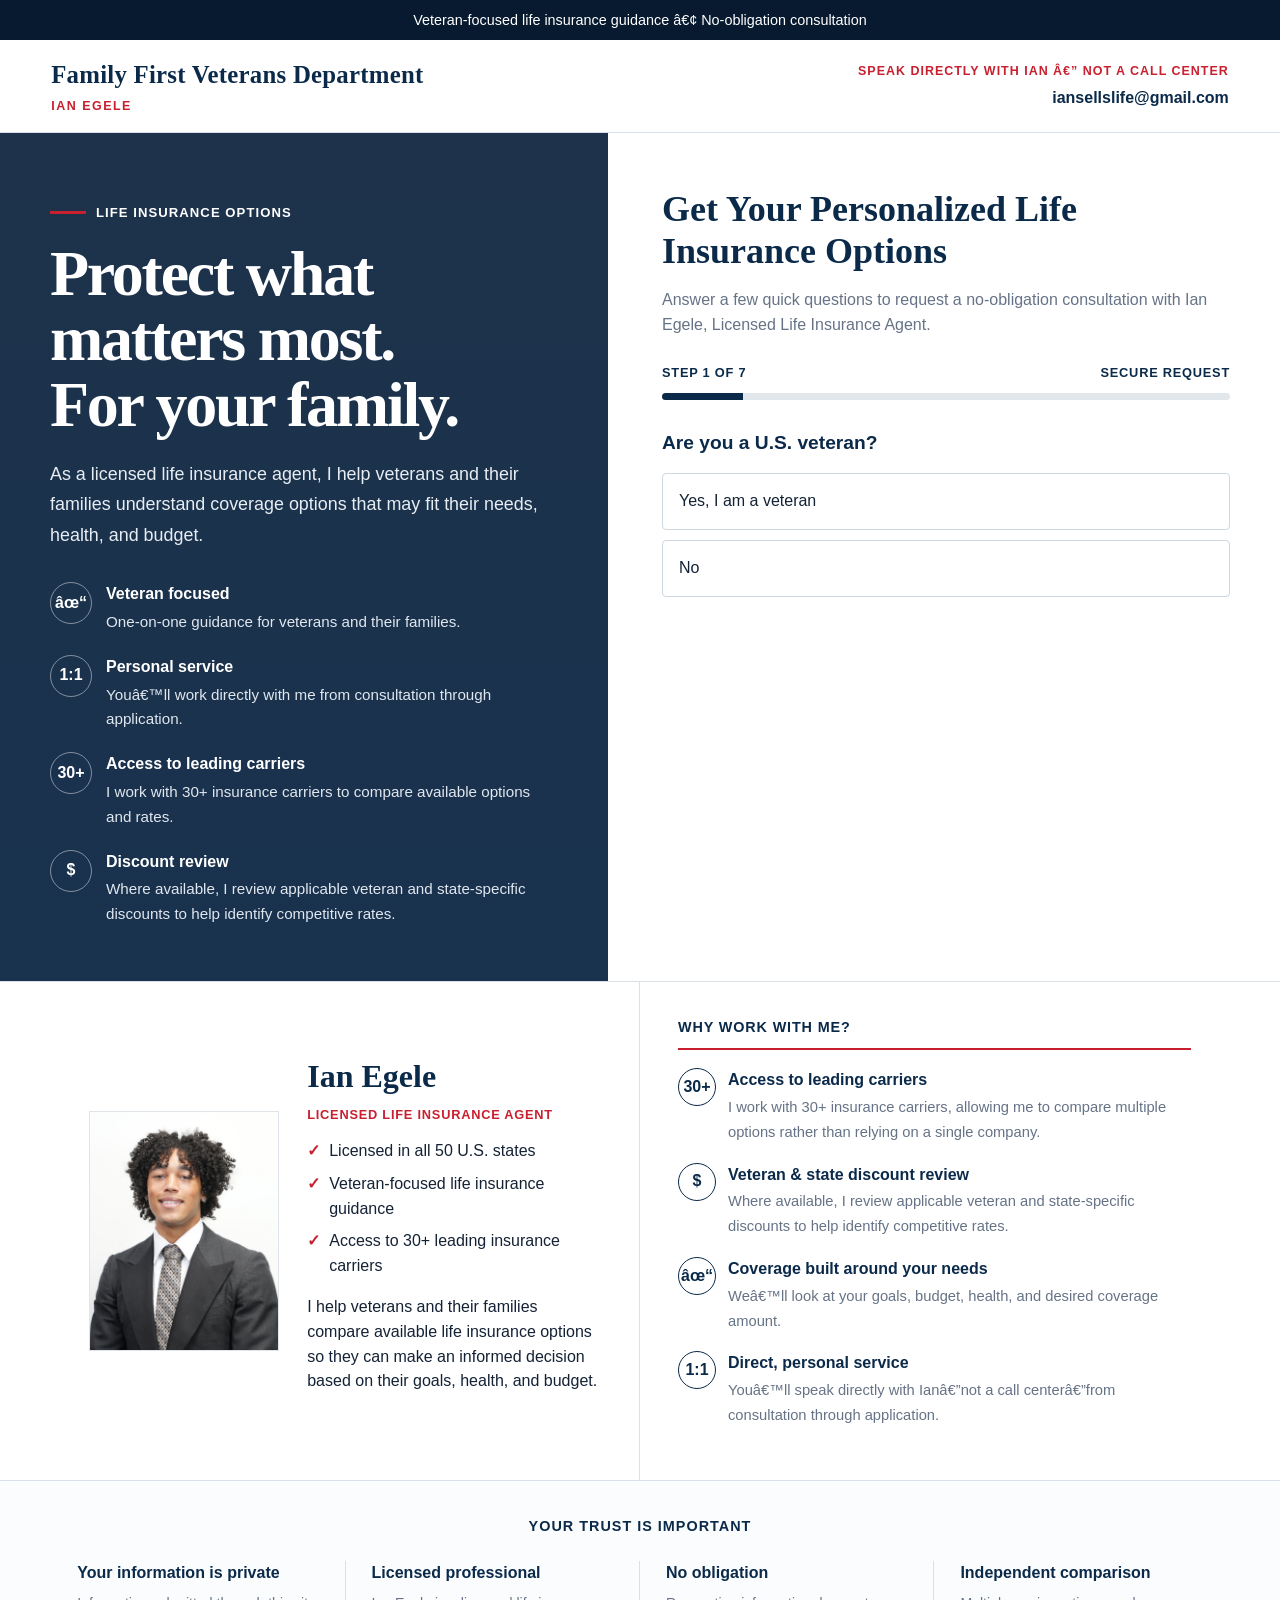
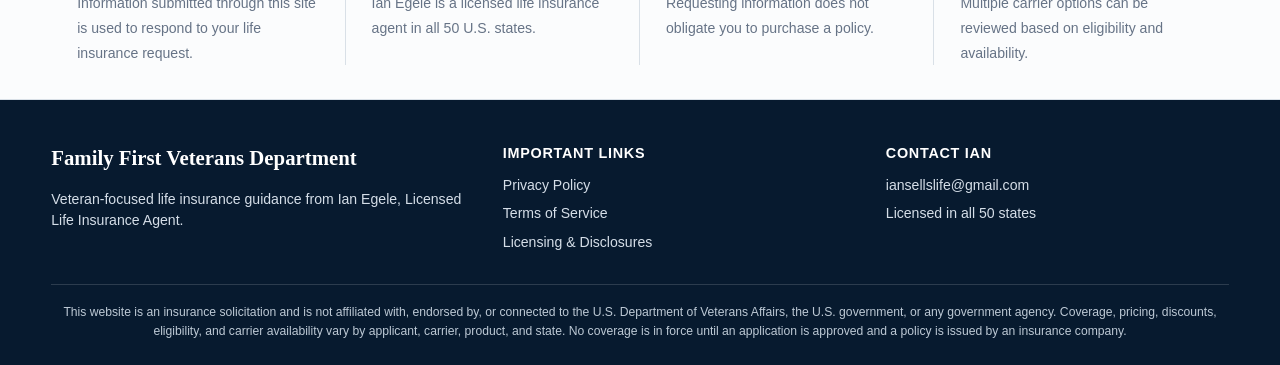
==== commit c9c71052: "Integrate Google Tag Manager into index.html Added Google Tag Manager script for tracking." ====
--- a/index.html
+++ b/index.html
@@ -1,6 +1,36 @@
 <!doctype html>
 <html lang="en">
+  <!-- Meta Pixel Code -->
+<script>
+  !function(f,b,e,v,n,t,s)
+  {if(f.fbq)return;n=f.fbq=function(){n.callMethod?
+  n.callMethod.apply(n,arguments):n.queue.push(arguments)};
+  if(!f._fbq)f._fbq=n;n.push=n;n.loaded=!0;n.version='2.0';
+  n.queue=[];t=b.createElement(e);t.async=!0;
+  t.src=v;s=b.getElementsByTagName(e)[0];
+  s.parentNode.insertBefore(t,s)}
+  (window, document,'script',
+  'https://connect.facebook.net/en_US/fbevents.js');
+
+  fbq('init', '1762670951535138');
+  fbq('track', 'PageView');
+</script>
+
+<noscript>
+  <img height="1" width="1" style="display:none"
+  src="https://www.facebook.com/tr?id=1376601360468191&ev=PageView&noscript=1"/>
+</noscript>
+<!-- End Meta Pixel Code -->
 <head>
+  <!-- Google tag (gtag.js) -->
+<script async src="https://www.googletagmanager.com/gtag/js?id=AW-18388637123"></script>
+<script>
+  window.dataLayer = window.dataLayer || [];
+  function gtag(){dataLayer.push(arguments);}
+  gtag('js', new Date());
+
+  gtag('config', 'AW-18388637123');
+</script>
 <meta charset="utf-8">
 <meta name="viewport" content="width=device-width,initial-scale=1">
 <title>Life Insurance for Veterans | Ian Egele</title>
@@ -63,12 +93,95 @@
           </div>
 
           <div class="step" data-step="2">
-            <h3>What is your date of birth?</h3>
-            <label for="date_of_birth">Date of birth</label>
-            <input id="date_of_birth" name="date_of_birth" type="date" autocomplete="bday" required>
-            <div id="dobError" style="display:none;color:#a12626;font-size:.82rem;margin-top:7px">Please enter a valid date of birth for an adult age 18 or older.</div>
-            <div class="actions"><button type="button" class="btn btn-secondary back">Back</button><button type="button" class="btn btn-primary next">Continue</button></div>
-          </div>
+  <h3>What is your date of birth?</h3>
+
+  <div style="display:grid;grid-template-columns:1.4fr .8fr 1fr;gap:10px;">
+    <div>
+      <label for="dob_month">Month</label>
+      <select id="dob_month" required>
+        <option value="">Month</option>
+        <option value="01">January</option>
+        <option value="02">February</option>
+        <option value="03">March</option>
+        <option value="04">April</option>
+        <option value="05">May</option>
+        <option value="06">June</option>
+        <option value="07">July</option>
+        <option value="08">August</option>
+        <option value="09">September</option>
+        <option value="10">October</option>
+        <option value="11">November</option>
+        <option value="12">December</option>
+      </select>
+    </div>
+
+    <div>
+      <label for="dob_day">Day</label>
+      <select id="dob_day" required>
+        <option value="">Day</option>
+        <option>1</option><option>2</option><option>3</option>
+        <option>4</option><option>5</option><option>6</option>
+        <option>7</option><option>8</option><option>9</option>
+        <option>10</option><option>11</option><option>12</option>
+        <option>13</option><option>14</option><option>15</option>
+        <option>16</option><option>17</option><option>18</option>
+        <option>19</option><option>20</option><option>21</option>
+        <option>22</option><option>23</option><option>24</option>
+        <option>25</option><option>26</option><option>27</option>
+        <option>28</option><option>29</option><option>30</option>
+        <option>31</option>
+      </select>
+    </div>
+
+    <div>
+      <label for="dob_year">Year</label>
+      <select id="dob_year" required>
+        <option value="">Year</option>
+        <option>2008</option><option>2007</option><option>2006</option>
+        <option>2005</option><option>2004</option><option>2003</option>
+        <option>2002</option><option>2001</option><option>2000</option>
+        <option>1999</option><option>1998</option><option>1997</option>
+        <option>1996</option><option>1995</option><option>1994</option>
+        <option>1993</option><option>1992</option><option>1991</option>
+        <option>1990</option><option>1989</option><option>1988</option>
+        <option>1987</option><option>1986</option><option>1985</option>
+        <option>1984</option><option>1983</option><option>1982</option>
+        <option>1981</option><option>1980</option><option>1979</option>
+        <option>1978</option><option>1977</option><option>1976</option>
+        <option>1975</option><option>1974</option><option>1973</option>
+        <option>1972</option><option>1971</option><option>1970</option>
+        <option>1969</option><option>1968</option><option>1967</option>
+        <option>1966</option><option>1965</option><option>1964</option>
+        <option>1963</option><option>1962</option><option>1961</option>
+        <option>1960</option><option>1959</option><option>1958</option>
+        <option>1957</option><option>1956</option><option>1955</option>
+        <option>1954</option><option>1953</option><option>1952</option>
+        <option>1951</option><option>1950</option><option>1949</option>
+        <option>1948</option><option>1947</option><option>1946</option>
+        <option>1945</option><option>1944</option><option>1943</option>
+        <option>1942</option><option>1941</option><option>1940</option>
+        <option>1939</option><option>1938</option><option>1937</option>
+        <option>1936</option><option>1935</option><option>1934</option>
+        <option>1933</option><option>1932</option><option>1931</option>
+        <option>1930</option><option>1929</option><option>1928</option>
+        <option>1927</option><option>1926</option><option>1925</option>
+        <option>1924</option><option>1923</option><option>1922</option>
+        <option>1921</option><option>1920</option>
+      </select>
+    </div>
+  </div>
+
+  <input type="hidden" id="date_of_birth" name="date_of_birth">
+
+  <div id="dobError" style="display:none;color:#a12626;font-size:.82rem;margin-top:7px">
+    Please select your complete date of birth.
+  </div>
+
+  <div class="actions">
+    <button type="button" class="btn btn-secondary back">Back</button>
+    <button type="button" class="btn btn-primary next">Continue</button>
+  </div>
+</div>
 
           <div class="step" data-step="3">
             <h3>What are you mainly looking to protect?</h3>
